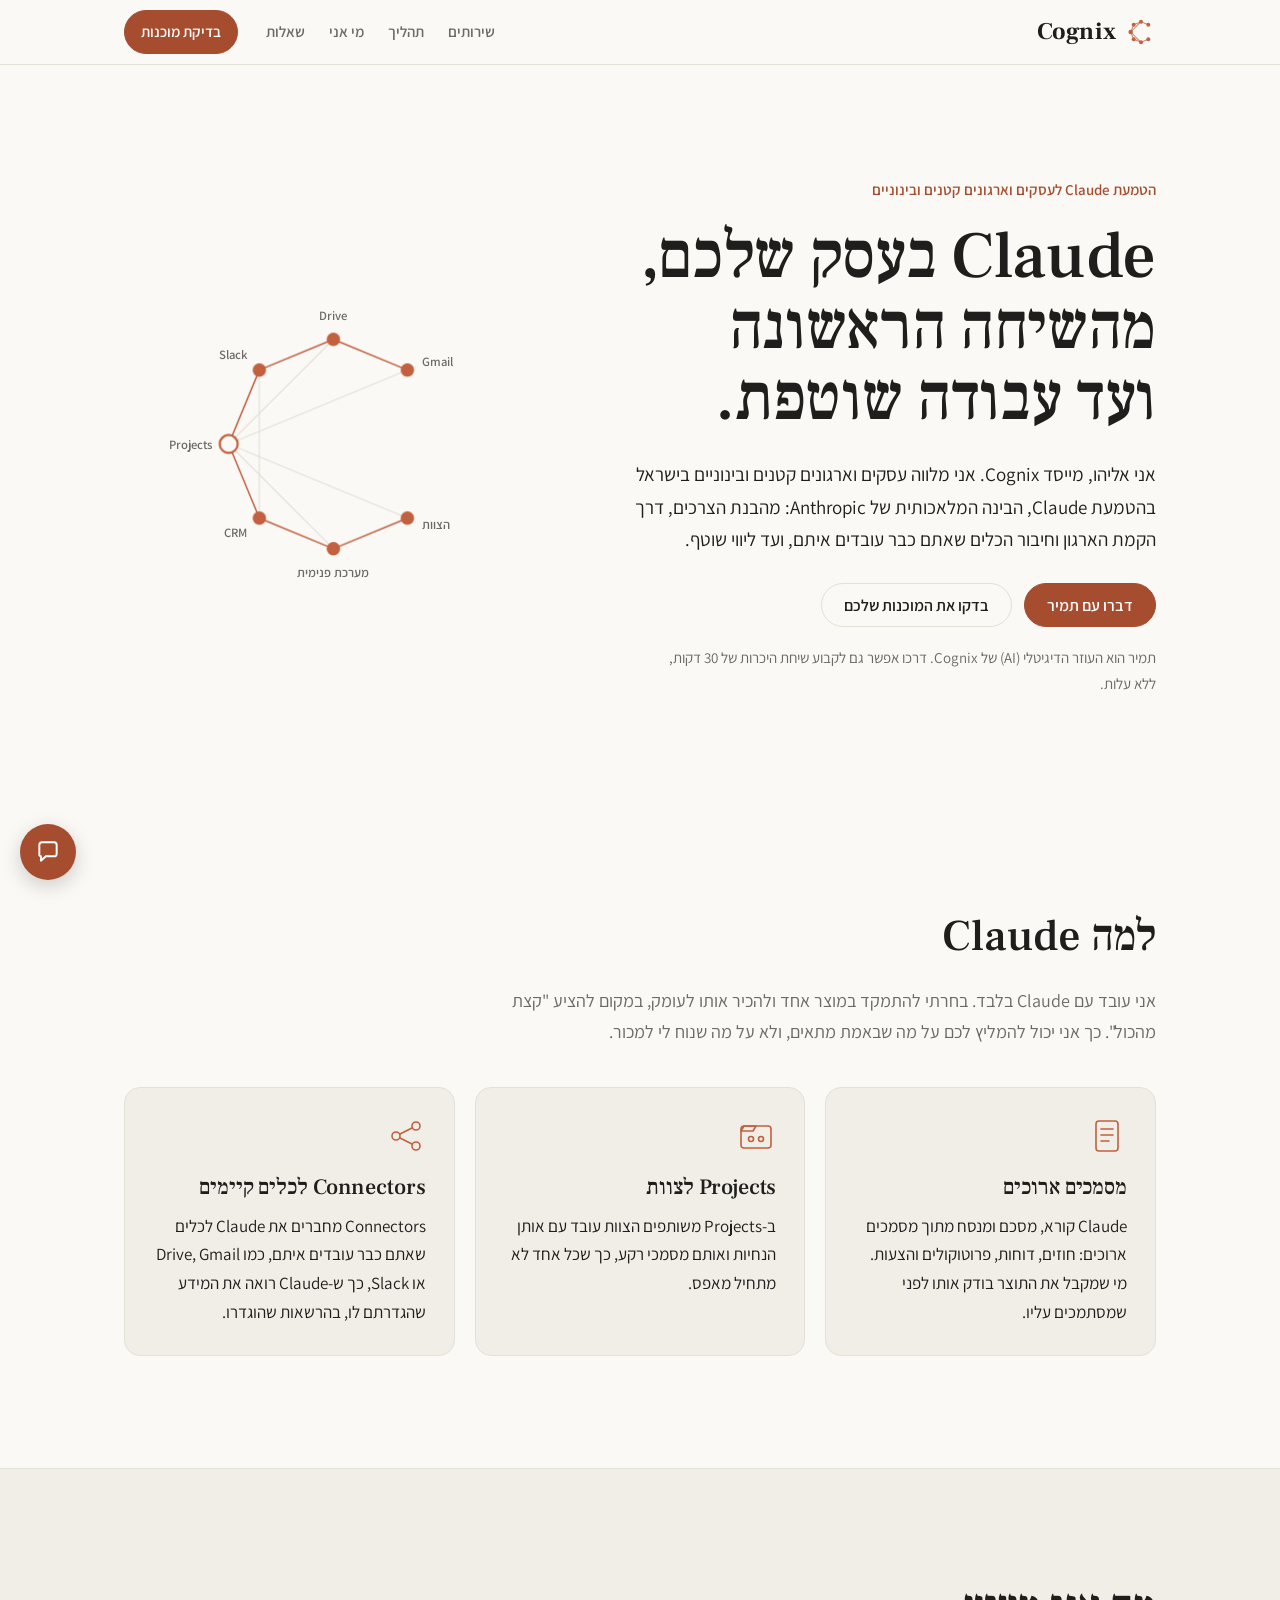
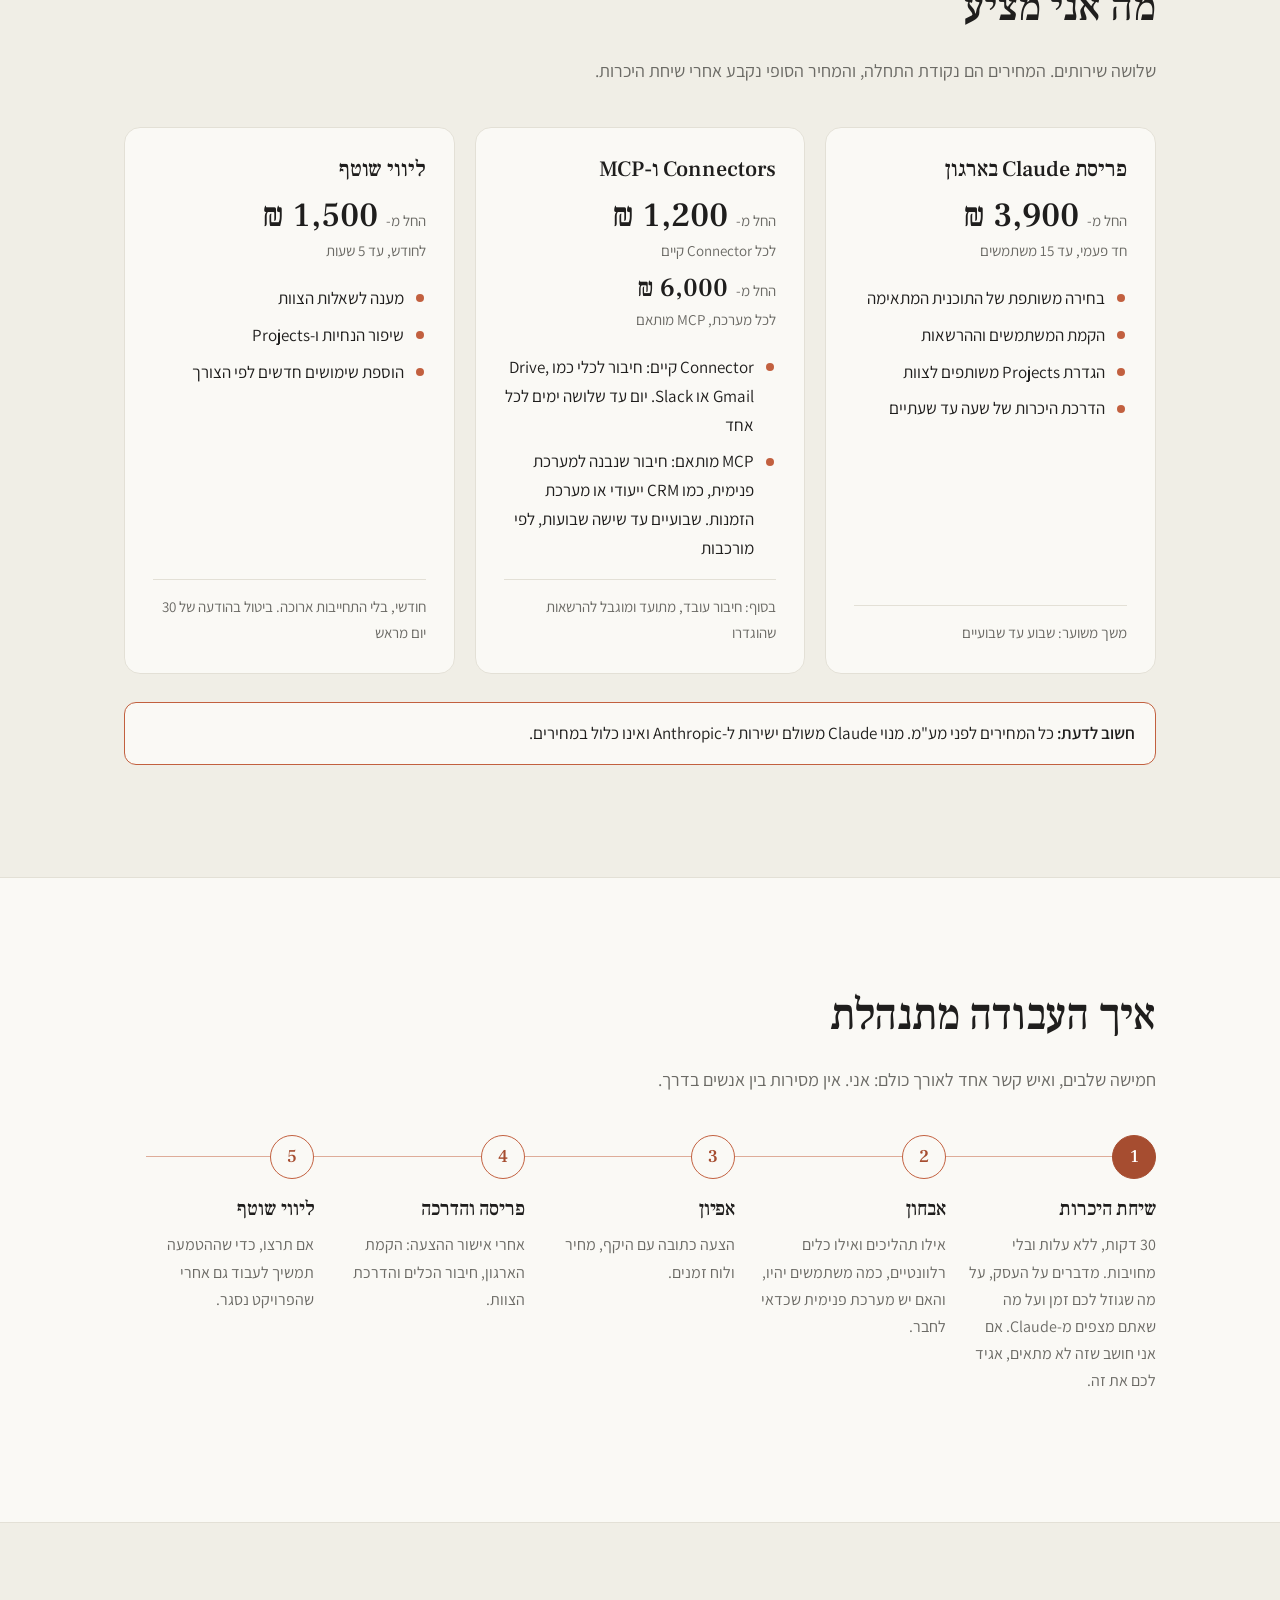
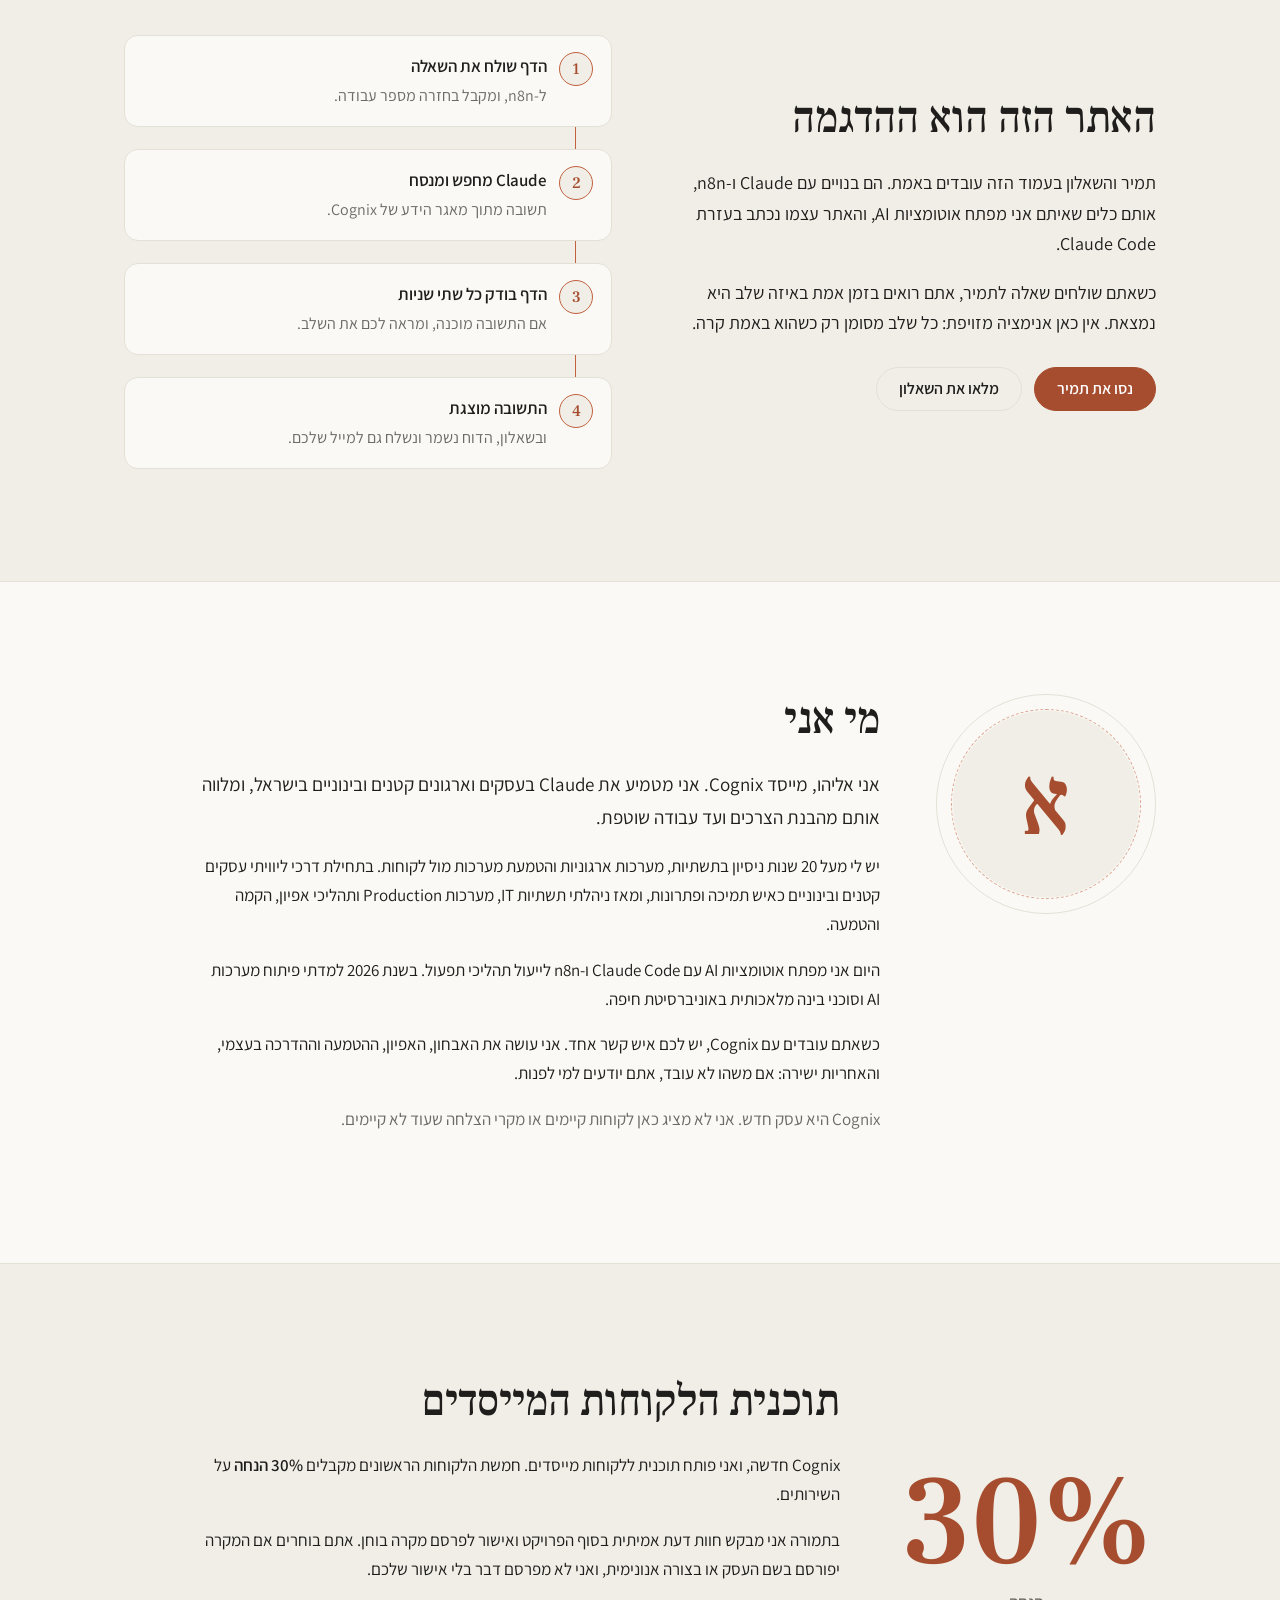
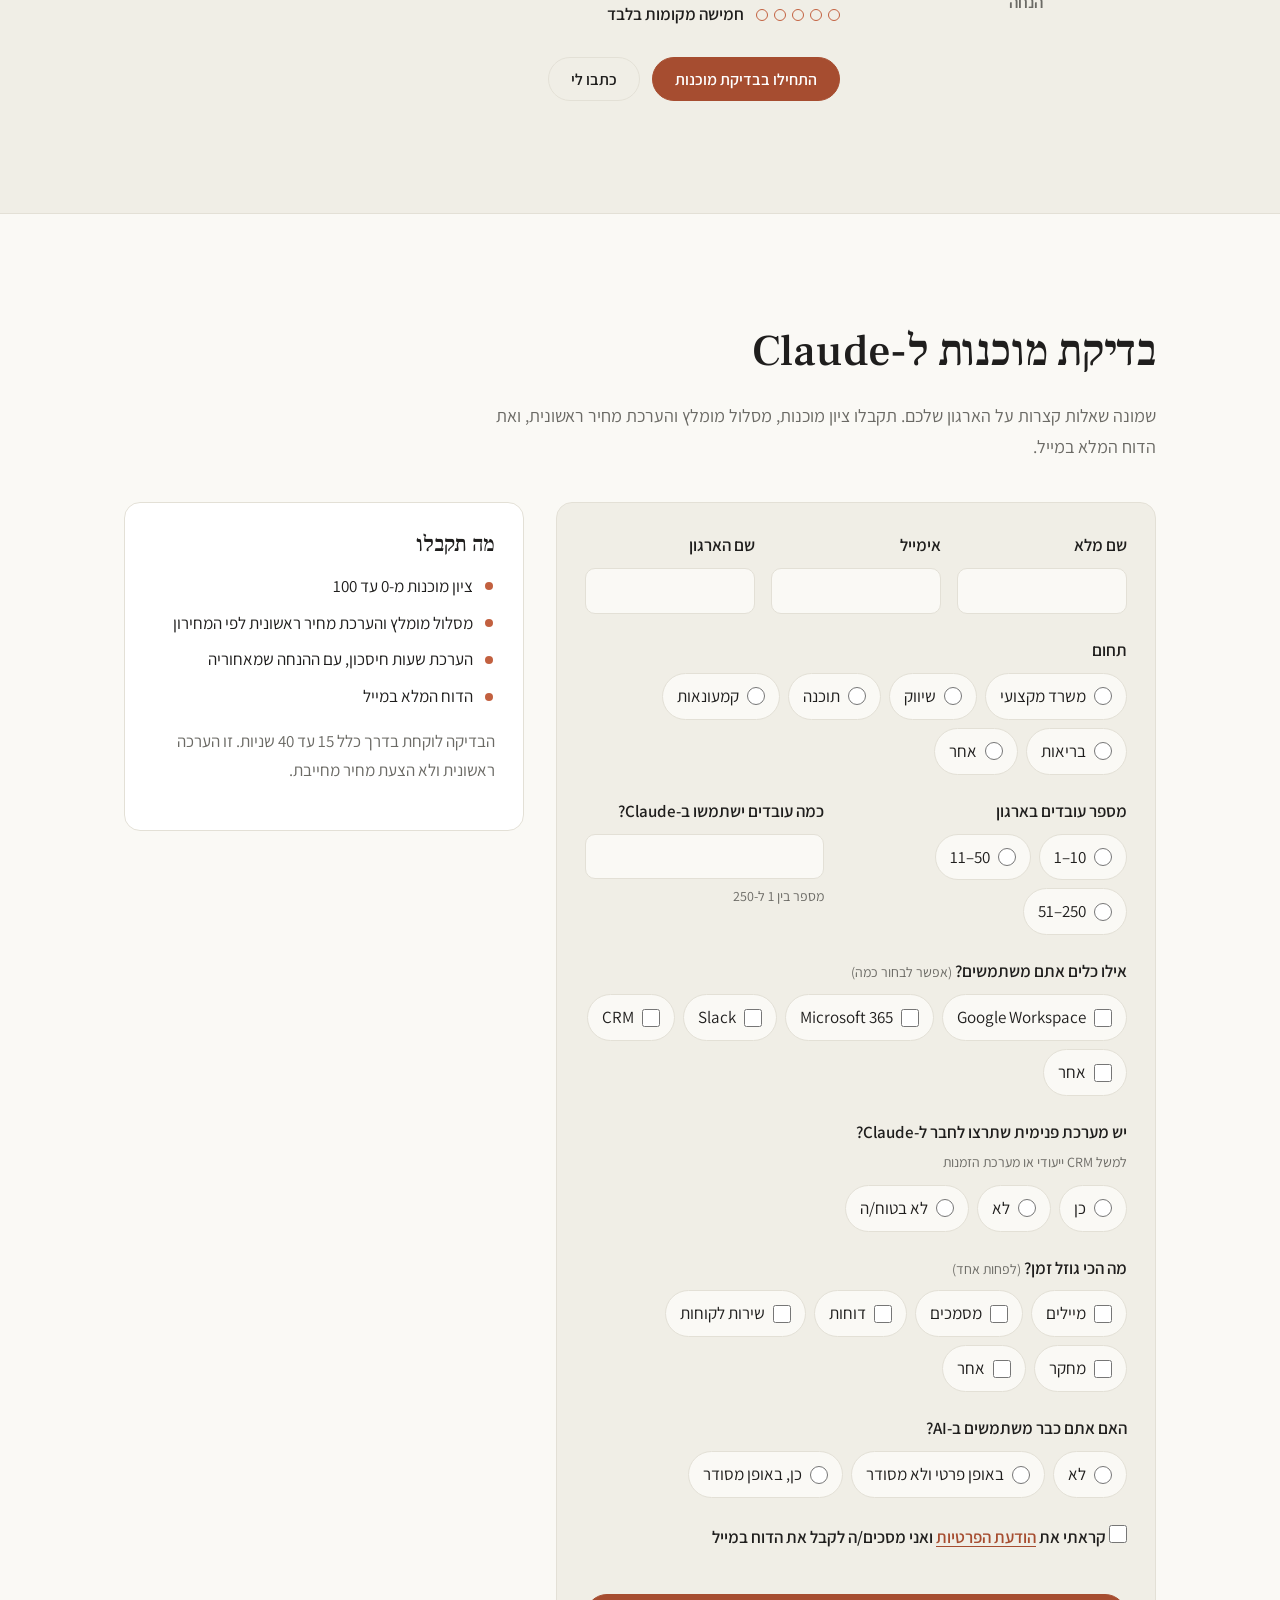
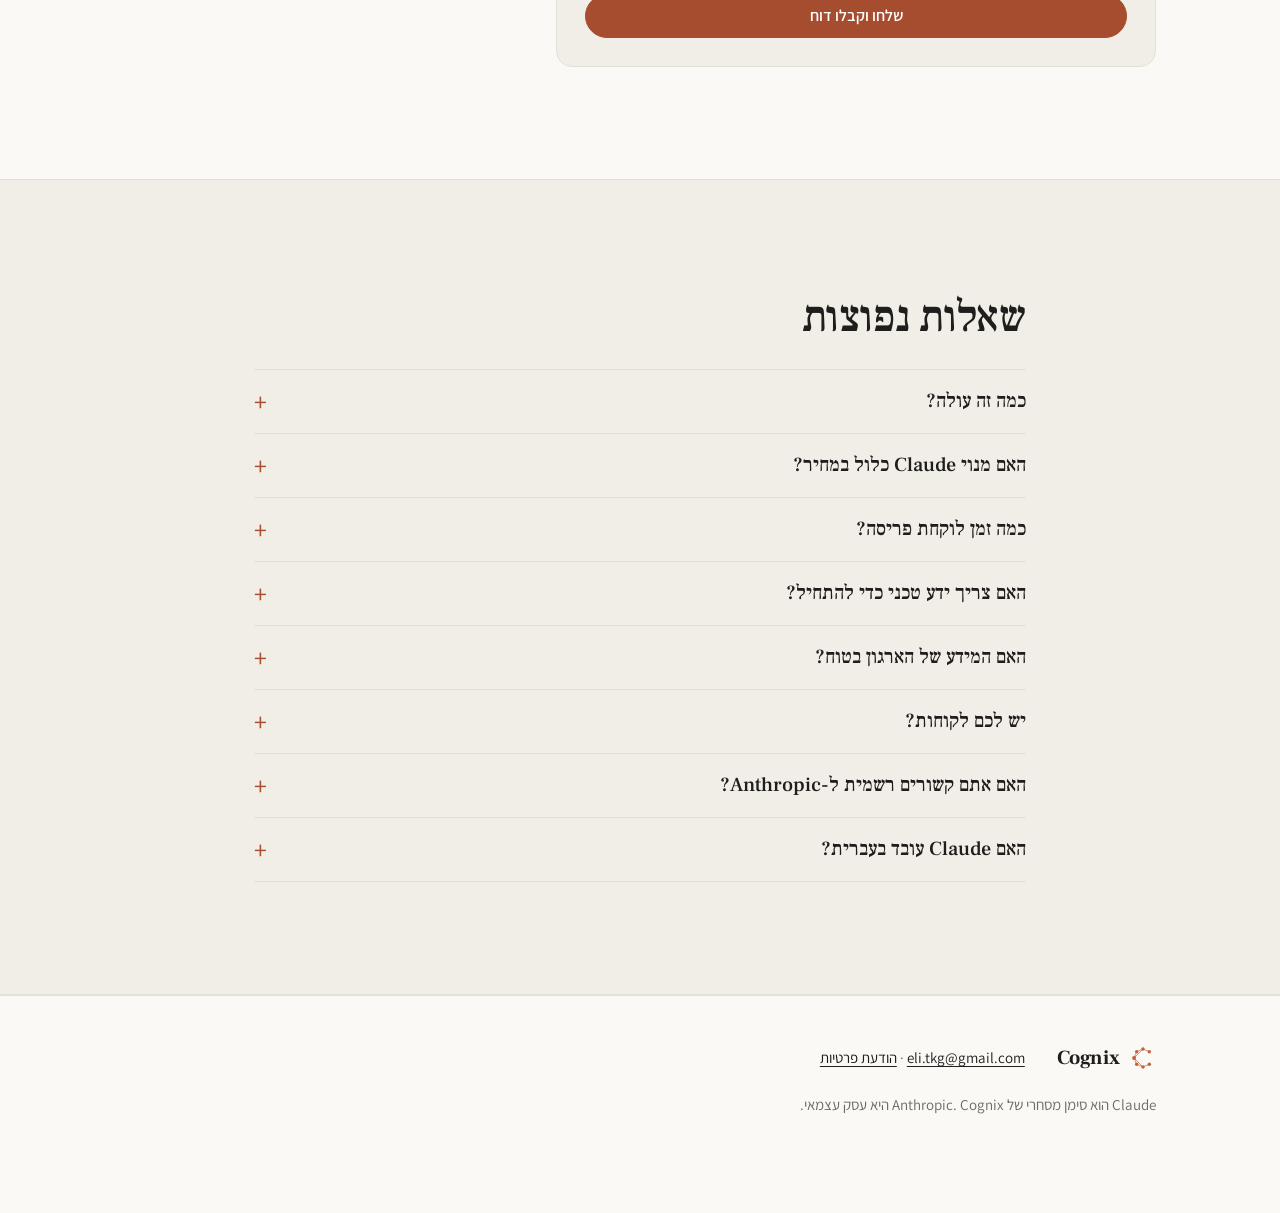
==== index.html @ 06f6464f "Task 7: Cognix landing page (Hebrew RTL site, chat + readiness polling, privacy draft) Static site i" ====
<!doctype html>
<html lang="he" dir="rtl">
<head>
  <meta charset="utf-8">
  <meta name="viewport" content="width=device-width, initial-scale=1, viewport-fit=cover">
  <title>Cognix | הטמעת Claude לעסקים קטנים ובינוניים</title>
  <meta name="description" content="אליהו, מייסד Cognix, מטמיע את Claude של Anthropic בעסקים וארגונים קטנים ובינוניים בישראל: פריסה, חיבור Connectors ו-MCP וליווי שוטף.">
  <meta name="color-scheme" content="light dark">
  <meta name="theme-color" content="#FAF9F5" media="(prefers-color-scheme: light)">
  <meta name="theme-color" content="#1F1E1D" media="(prefers-color-scheme: dark)">
  <link rel="icon" href="assets/favicon.svg" type="image/svg+xml">
  <link rel="preconnect" href="https://fonts.googleapis.com">
  <link rel="preconnect" href="https://fonts.gstatic.com" crossorigin>
  <link rel="stylesheet" href="https://fonts.googleapis.com/css2?family=Assistant:wght@400;600&family=Frank+Ruhl+Libre:wght@500;700&display=swap">
  <link rel="stylesheet" href="style.css">
</head>
<body>
  <a class="skip" href="#main">דלגו לתוכן</a>

  <header class="site-head">
    <div class="wrap head-row">
      <a class="brand" href="#top" aria-label="Cognix, לראש העמוד">
        <img src="assets/logo.svg" alt="" width="30" height="30">
        <span>Cognix</span>
      </a>
      <nav class="head-nav" aria-label="ניווט ראשי">
        <a href="#services">שירותים</a>
        <a href="#process">תהליך</a>
        <a href="#about">מי אני</a>
        <a href="#faq">שאלות</a>
      </nav>
      <a class="btn btn-sm" href="#readiness">בדיקת מוכנות</a>
    </div>
  </header>

  <main id="main">
    <!-- Hero -->
    <section id="top" class="hero" aria-labelledby="heroTitle">
      <div class="wrap hero-grid">
        <div class="hero-copy">
          <p class="kicker">הטמעת Claude לעסקים וארגונים קטנים ובינוניים</p>
          <h1 id="heroTitle">Claude בעסק שלכם, מהשיחה הראשונה ועד עבודה שוטפת.</h1>
          <p class="lead">אני אליהו, מייסד Cognix. אני מלווה עסקים וארגונים קטנים ובינוניים בישראל בהטמעת Claude, הבינה המלאכותית של Anthropic: מהבנת הצרכים, דרך הקמת הארגון וחיבור הכלים שאתם כבר עובדים איתם, ועד ליווי שוטף.</p>
          <div class="hero-actions">
            <button type="button" class="btn" data-open-chat>דברו עם תמיר</button>
            <a class="btn btn-ghost" href="#readiness">בדקו את המוכנות שלכם</a>
          </div>
          <p class="hero-note">תמיר הוא העוזר הדיגיטלי (AI) של Cognix. דרכו אפשר גם לקבוע שיחת היכרות של 30 דקות, ללא עלות.</p>
        </div>

        <figure class="hero-net" aria-hidden="true">
          <svg viewBox="-80 -10 560 420" class="net">
            <g class="net-chords">
              <line x1="200" y1="60" x2="60" y2="200"/>
              <line x1="60" y1="200" x2="200" y2="340"/>
              <line x1="101" y1="101" x2="101" y2="299"/>
              <line x1="299" y1="101" x2="60" y2="200"/>
              <line x1="299" y1="299" x2="60" y2="200"/>
            </g>
            <polyline class="net-arc" pathLength="1" points="299,101 200,60 101,101 60,200 101,299 200,340 299,299"/>
            <g class="net-nodes">
              <circle style="--i:0" cx="299" cy="101" r="9"/>
              <circle style="--i:1" cx="200" cy="60" r="9"/>
              <circle style="--i:2" cx="101" cy="101" r="9"/>
              <circle style="--i:3" cx="60" cy="200" r="12"/>
              <circle style="--i:4" cx="101" cy="299" r="9"/>
              <circle style="--i:5" cx="200" cy="340" r="9"/>
              <circle style="--i:6" cx="299" cy="299" r="9"/>
            </g>
            <g class="net-labels">
              <text x="318" y="96" text-anchor="start">Gmail</text>
              <text x="200" y="34" text-anchor="middle">Drive</text>
              <text x="84" y="86" text-anchor="end">Slack</text>
              <text x="38" y="206" text-anchor="end">Projects</text>
              <text x="84" y="324" text-anchor="end">CRM</text>
              <text x="200" y="378" text-anchor="middle">מערכת פנימית</text>
              <text x="318" y="314" text-anchor="start">הצוות</text>
            </g>
          </svg>
          <figcaption class="sr-only">איור: הכלים שאפשר לחבר ל-Claude בארגון.</figcaption>
        </figure>
      </div>
    </section>

    <!-- Why Claude -->
    <section id="why" class="section" aria-labelledby="whyTitle">
      <div class="wrap">
        <header class="sec-head">
          <h2 id="whyTitle">למה Claude</h2>
          <p>אני עובד עם Claude בלבד. בחרתי להתמקד במוצר אחד ולהכיר אותו לעומק, במקום להציע "קצת מהכול". כך אני יכול להמליץ לכם על מה שבאמת מתאים, ולא על מה שנוח לי למכור.</p>
        </header>
        <div class="cards cards-3">
          <article class="card">
            <svg class="card-ico" viewBox="0 0 40 40" aria-hidden="true"><rect x="9" y="5" width="22" height="30" rx="3"/><line x1="14" y1="13" x2="26" y2="13"/><line x1="14" y1="19" x2="26" y2="19"/><line x1="14" y1="25" x2="22" y2="25"/></svg>
            <h3>מסמכים ארוכים</h3>
            <p>Claude קורא, מסכם ומנסח מתוך מסמכים ארוכים: חוזים, דוחות, פרוטוקולים והצעות. מי שמקבל את התוצר בודק אותו לפני שמסתמכים עליו.</p>
          </article>
          <article class="card">
            <svg class="card-ico" viewBox="0 0 40 40" aria-hidden="true"><rect x="5" y="10" width="30" height="22" rx="3"/><path d="M5 15h12l3-5h-12z"/><circle cx="15" cy="23" r="2.5"/><circle cx="25" cy="23" r="2.5"/></svg>
            <h3>Projects לצוות</h3>
            <p>ב-Projects משותפים הצוות עובד עם אותן הנחיות ואותם מסמכי רקע, כך שכל אחד לא מתחיל מאפס.</p>
          </article>
          <article class="card">
            <svg class="card-ico" viewBox="0 0 40 40" aria-hidden="true"><circle cx="10" cy="20" r="4"/><circle cx="30" cy="10" r="4"/><circle cx="30" cy="30" r="4"/><line x1="14" y1="18" x2="26" y2="12"/><line x1="14" y1="22" x2="26" y2="28"/></svg>
            <h3>Connectors לכלים קיימים</h3>
            <p>Connectors מחברים את Claude לכלים שאתם כבר עובדים איתם, כמו Drive, Gmail או Slack, כך ש-Claude רואה את המידע שהגדרתם לו, בהרשאות שהוגדרו.</p>
          </article>
        </div>
      </div>
    </section>

    <!-- Services -->
    <section id="services" class="section section-alt" aria-labelledby="servicesTitle">
      <div class="wrap">
        <header class="sec-head">
          <h2 id="servicesTitle">מה אני מציע</h2>
          <p>שלושה שירותים. המחירים הם נקודת התחלה, והמחיר הסופי נקבע אחרי שיחת היכרות.</p>
        </header>
        <div class="cards cards-3">
          <article class="card service">
            <h3>פריסת Claude בארגון</h3>
            <p class="price"><span class="from">החל מ-</span><b>3,900 ₪</b><span class="unit">חד פעמי, עד 15 משתמשים</span></p>
            <ul class="ticks">
              <li>בחירה משותפת של התוכנית המתאימה</li>
              <li>הקמת המשתמשים וההרשאות</li>
              <li>הגדרת Projects משותפים לצוות</li>
              <li>הדרכת היכרות של שעה עד שעתיים</li>
            </ul>
            <p class="dur">משך משוער: שבוע עד שבועיים</p>
          </article>
          <article class="card service">
            <h3>Connectors ו-MCP</h3>
            <p class="price"><span class="from">החל מ-</span><b>1,200 ₪</b><span class="unit">לכל Connector קיים</span></p>
            <p class="price price-2"><span class="from">החל מ-</span><b>6,000 ₪</b><span class="unit">לכל מערכת, MCP מותאם</span></p>
            <ul class="ticks">
              <li>Connector קיים: חיבור לכלי כמו Drive, Gmail או Slack. יום עד שלושה ימים לכל אחד</li>
              <li>MCP מותאם: חיבור שנבנה למערכת פנימית, כמו CRM ייעודי או מערכת הזמנות. שבועיים עד שישה שבועות, לפי מורכבות</li>
            </ul>
            <p class="dur">בסוף: חיבור עובד, מתועד ומוגבל להרשאות שהוגדרו</p>
          </article>
          <article class="card service">
            <h3>ליווי שוטף</h3>
            <p class="price"><span class="from">החל מ-</span><b>1,500 ₪</b><span class="unit">לחודש, עד 5 שעות</span></p>
            <ul class="ticks">
              <li>מענה לשאלות הצוות</li>
              <li>שיפור הנחיות ו-Projects</li>
              <li>הוספת שימושים חדשים לפי הצורך</li>
            </ul>
            <p class="dur">חודשי, בלי התחייבות ארוכה. ביטול בהודעה של 30 יום מראש</p>
          </article>
        </div>
        <p class="price-note"><b>חשוב לדעת:</b> כל המחירים לפני מע"מ. מנוי Claude משולם ישירות ל-Anthropic ואינו כלול במחירים.</p>
      </div>
    </section>

    <!-- Process -->
    <section id="process" class="section" aria-labelledby="processTitle">
      <div class="wrap">
        <header class="sec-head">
          <h2 id="processTitle">איך העבודה מתנהלת</h2>
          <p>חמישה שלבים, ואיש קשר אחד לאורך כולם: אני. אין מסירות בין אנשים בדרך.</p>
        </header>
        <ol class="timeline">
          <li>
            <span class="tl-dot" aria-hidden="true"></span>
            <h3>שיחת היכרות</h3>
            <p>30 דקות, ללא עלות ובלי מחויבות. מדברים על העסק, על מה שגוזל לכם זמן ועל מה שאתם מצפים מ-Claude. אם אני חושב שזה לא מתאים, אגיד לכם את זה.</p>
          </li>
          <li>
            <span class="tl-dot" aria-hidden="true"></span>
            <h3>אבחון</h3>
            <p>אילו תהליכים ואילו כלים רלוונטיים, כמה משתמשים יהיו, והאם יש מערכת פנימית שכדאי לחבר.</p>
          </li>
          <li>
            <span class="tl-dot" aria-hidden="true"></span>
            <h3>אפיון</h3>
            <p>הצעה כתובה עם היקף, מחיר ולוח זמנים.</p>
          </li>
          <li>
            <span class="tl-dot" aria-hidden="true"></span>
            <h3>פריסה והדרכה</h3>
            <p>אחרי אישור ההצעה: הקמת הארגון, חיבור הכלים והדרכת הצוות.</p>
          </li>
          <li>
            <span class="tl-dot" aria-hidden="true"></span>
            <h3>ליווי שוטף</h3>
            <p>אם תרצו, כדי שההטמעה תמשיך לעבוד גם אחרי שהפרויקט נסגר.</p>
          </li>
        </ol>
      </div>
    </section>

    <!-- Live demo -->
    <section id="demo" class="section section-alt" aria-labelledby="demoTitle">
      <div class="wrap demo-grid">
        <div>
          <h2 id="demoTitle">האתר הזה הוא ההדגמה</h2>
          <p>תמיר והשאלון בעמוד הזה עובדים באמת. הם בנויים עם Claude ו-n8n, אותם כלים שאיתם אני מפתח אוטומציות AI, והאתר עצמו נכתב בעזרת Claude Code.</p>
          <p>כשאתם שולחים שאלה לתמיר, אתם רואים בזמן אמת באיזה שלב היא נמצאת. אין כאן אנימציה מזויפת: כל שלב מסומן רק כשהוא באמת קרה.</p>
          <div class="hero-actions">
            <button type="button" class="btn" data-open-chat>נסו את תמיר</button>
            <a class="btn btn-ghost" href="#readiness">מלאו את השאלון</a>
          </div>
        </div>
        <ol class="flow" aria-label="מה קורה כשאתם שולחים שאלה">
          <li><b>הדף שולח את השאלה</b><span>ל-n8n, ומקבל בחזרה מספר עבודה.</span></li>
          <li><b>Claude מחפש ומנסח</b><span>תשובה מתוך מאגר הידע של Cognix.</span></li>
          <li><b>הדף בודק כל שתי שניות</b><span>אם התשובה מוכנה, ומראה לכם את השלב.</span></li>
          <li><b>התשובה מוצגת</b><span>ובשאלון, הדוח נשמר ונשלח גם למייל שלכם.</span></li>
        </ol>
      </div>
    </section>

    <!-- About -->
    <section id="about" class="section" aria-labelledby="aboutTitle">
      <div class="wrap about-grid">
        <div class="about-mark" aria-hidden="true">
          <span class="initial">א</span>
        </div>
        <div>
          <h2 id="aboutTitle">מי אני</h2>
          <p class="lead">אני אליהו, מייסד Cognix. אני מטמיע את Claude בעסקים וארגונים קטנים ובינוניים בישראל, ומלווה אותם מהבנת הצרכים ועד עבודה שוטפת.</p>
          <p>יש לי מעל 20 שנות ניסיון בתשתיות, מערכות ארגוניות והטמעת מערכות מול לקוחות. בתחילת דרכי ליוויתי עסקים קטנים ובינוניים כאיש תמיכה ופתרונות, ומאז ניהלתי תשתיות IT, מערכות Production ותהליכי אפיון, הקמה והטמעה.</p>
          <p>היום אני מפתח אוטומציות AI עם Claude Code ו-n8n לייעול תהליכי תפעול. בשנת 2026 למדתי פיתוח מערכות AI וסוכני בינה מלאכותית באוניברסיטת חיפה.</p>
          <p>כשאתם עובדים עם Cognix, יש לכם איש קשר אחד. אני עושה את האבחון, האפיון, ההטמעה וההדרכה בעצמי, והאחריות ישירה: אם משהו לא עובד, אתם יודעים למי לפנות.</p>
          <p class="muted">Cognix היא עסק חדש. אני לא מציג כאן לקוחות קיימים או מקרי הצלחה שעוד לא קיימים.</p>
        </div>
      </div>
    </section>

    <!-- Founding clients -->
    <section id="founding" class="section section-alt" aria-labelledby="foundingTitle">
      <div class="wrap founding">
        <div class="founding-num" aria-hidden="true"><b>30%</b><span>הנחה</span></div>
        <div>
          <h2 id="foundingTitle">תוכנית הלקוחות המייסדים</h2>
          <p>Cognix חדשה, ואני פותח תוכנית ללקוחות מייסדים. חמשת הלקוחות הראשונים מקבלים <b>30% הנחה</b> על השירותים.</p>
          <p>בתמורה אני מבקש חוות דעת אמיתית בסוף הפרויקט ואישור לפרסם מקרה בוחן. אתם בוחרים אם המקרה יפורסם בשם העסק או בצורה אנונימית, ואני לא מפרסם דבר בלי אישור שלכם.</p>
          <p class="spots"><span class="spot-dots" aria-hidden="true"><i></i><i></i><i></i><i></i><i></i></span>חמישה מקומות בלבד</p>
          <div class="hero-actions">
            <a class="btn" href="#readiness">התחילו בבדיקת מוכנות</a>
            <a class="btn btn-ghost" href="mailto:eli.tkg@gmail.com?subject=%D7%AA%D7%95%D7%9B%D7%A0%D7%99%D7%AA%20%D7%94%D7%9C%D7%A7%D7%95%D7%97%D7%95%D7%AA%20%D7%94%D7%9E%D7%99%D7%99%D7%A1%D7%93%D7%99%D7%9D">כתבו לי</a>
          </div>
        </div>
      </div>
    </section>

    <!-- Readiness -->
    <section id="readiness" class="section" aria-labelledby="readinessTitle">
      <div class="wrap">
        <header class="sec-head">
          <h2 id="readinessTitle">בדיקת מוכנות ל-Claude</h2>
          <p>שמונה שאלות קצרות על הארגון שלכם. תקבלו ציון מוכנות, מסלול מומלץ והערכת מחיר ראשונית, ואת הדוח המלא במייל.</p>
        </header>

        <div class="fit-grid">
          <form id="fitForm" class="fit-form" novalidate>
            <div class="row-3">
              <div class="field" data-field="name">
                <label for="f-name">שם מלא</label>
                <input id="f-name" name="name" type="text" autocomplete="name" required minlength="2" maxlength="80" data-msg="נא למלא שם מלא." aria-describedby="err-name">
                <p class="field-error" id="err-name" hidden></p>
              </div>
              <div class="field" data-field="email">
                <label for="f-email">אימייל</label>
                <input id="f-email" name="email" type="email" dir="ltr" autocomplete="email" required maxlength="120" data-msg="כתובת האימייל לא תקינה." aria-describedby="err-email">
                <p class="field-error" id="err-email" hidden></p>
              </div>
              <div class="field" data-field="org">
                <label for="f-org">שם הארגון</label>
                <input id="f-org" name="org" type="text" autocomplete="organization" required minlength="2" maxlength="100" data-msg="נא למלא את שם הארגון." aria-describedby="err-org">
                <p class="field-error" id="err-org" hidden></p>
              </div>
            </div>

            <fieldset class="field" data-field="industry" aria-describedby="err-industry">
              <legend>תחום</legend>
              <div class="opts">
                <label class="opt"><input type="radio" name="industry" value="professional" required data-msg="נא לבחור תחום."><span>משרד מקצועי</span></label>
                <label class="opt"><input type="radio" name="industry" value="marketing"><span>שיווק</span></label>
                <label class="opt"><input type="radio" name="industry" value="software"><span>תוכנה</span></label>
                <label class="opt"><input type="radio" name="industry" value="retail"><span>קמעונאות</span></label>
                <label class="opt"><input type="radio" name="industry" value="health"><span>בריאות</span></label>
                <label class="opt"><input type="radio" name="industry" value="other"><span>אחר</span></label>
              </div>
              <p class="field-error" id="err-industry" hidden></p>
            </fieldset>

            <div class="row-2">
              <fieldset class="field" data-field="size" aria-describedby="err-size">
                <legend>מספר עובדים בארגון</legend>
                <div class="opts">
                  <label class="opt"><input type="radio" name="size" value="1-10" required data-msg="נא לבחור את גודל הארגון."><span dir="ltr">1–10</span></label>
                  <label class="opt"><input type="radio" name="size" value="11-50"><span dir="ltr">11–50</span></label>
                  <label class="opt"><input type="radio" name="size" value="51-250"><span dir="ltr">51–250</span></label>
                </div>
                <p class="field-error" id="err-size" hidden></p>
              </fieldset>
              <div class="field" data-field="users">
                <label for="f-users">כמה עובדים ישתמשו ב-Claude?</label>
                <input id="f-users" name="users" type="number" inputmode="numeric" min="1" max="250" step="1" required data-msg="מספר המשתמשים צריך להיות בין 1 ל-250." aria-describedby="users-hint err-users">
                <p class="hint" id="users-hint">מספר בין 1 ל-250</p>
                <p class="field-error" id="err-users" hidden></p>
              </div>
            </div>

            <fieldset class="field" data-field="tools" aria-describedby="err-tools">
              <legend>אילו כלים אתם משתמשים? <span class="hint-inline">(אפשר לבחור כמה)</span></legend>
              <div class="opts">
                <label class="opt"><input type="checkbox" name="tools" value="google"><span>Google Workspace</span></label>
                <label class="opt"><input type="checkbox" name="tools" value="microsoft"><span>Microsoft 365</span></label>
                <label class="opt"><input type="checkbox" name="tools" value="slack"><span>Slack</span></label>
                <label class="opt"><input type="checkbox" name="tools" value="crm"><span>CRM</span></label>
                <label class="opt"><input type="checkbox" name="tools" value="other"><span>אחר</span></label>
              </div>
              <p class="field-error" id="err-tools" hidden></p>
            </fieldset>

            <fieldset class="field" data-field="internal" aria-describedby="internal-hint err-internal">
              <legend>יש מערכת פנימית שתרצו לחבר ל-Claude?</legend>
              <p class="hint" id="internal-hint">למשל CRM ייעודי או מערכת הזמנות</p>
              <div class="opts">
                <label class="opt"><input type="radio" name="internal" value="yes" required data-msg="נא לבחור אחת מהאפשרויות."><span>כן</span></label>
                <label class="opt"><input type="radio" name="internal" value="no"><span>לא</span></label>
                <label class="opt"><input type="radio" name="internal" value="unsure"><span>לא בטוח/ה</span></label>
              </div>
              <p class="field-error" id="err-internal" hidden></p>
            </fieldset>

            <fieldset class="field" data-field="painPoints" aria-describedby="err-painPoints">
              <legend>מה הכי גוזל זמן? <span class="hint-inline">(לפחות אחד)</span></legend>
              <div class="opts">
                <label class="opt"><input type="checkbox" name="painPoints" value="email"><span>מיילים</span></label>
                <label class="opt"><input type="checkbox" name="painPoints" value="docs"><span>מסמכים</span></label>
                <label class="opt"><input type="checkbox" name="painPoints" value="reports"><span>דוחות</span></label>
                <label class="opt"><input type="checkbox" name="painPoints" value="support"><span>שירות לקוחות</span></label>
                <label class="opt"><input type="checkbox" name="painPoints" value="research"><span>מחקר</span></label>
                <label class="opt"><input type="checkbox" name="painPoints" value="other"><span>אחר</span></label>
              </div>
              <p class="field-error" id="err-painPoints" hidden></p>
            </fieldset>

            <fieldset class="field" data-field="aiUse" aria-describedby="err-aiUse">
              <legend>האם אתם כבר משתמשים ב-AI?</legend>
              <div class="opts">
                <label class="opt"><input type="radio" name="aiUse" value="none" required data-msg="נא לבחור אחת מהאפשרויות."><span>לא</span></label>
                <label class="opt"><input type="radio" name="aiUse" value="informal"><span>באופן פרטי ולא מסודר</span></label>
                <label class="opt"><input type="radio" name="aiUse" value="organized"><span>כן, באופן מסודר</span></label>
              </div>
              <p class="field-error" id="err-aiUse" hidden></p>
            </fieldset>

            <div class="hp" aria-hidden="true">
              <label for="f-website">אתר (השאירו ריק)</label>
              <input id="f-website" name="website" type="text" tabindex="-1" autocomplete="off">
            </div>

            <div class="field" data-field="consent">
              <label class="consent" for="f-consent">
                <input id="f-consent" name="consent" type="checkbox" required data-msg="נא לאשר את הודעת הפרטיות." aria-describedby="err-consent">
                <span>קראתי את <a href="privacy.html" target="_blank" rel="noopener">הודעת הפרטיות</a> ואני מסכים/ה לקבל את הדוח במייל</span>
              </label>
              <p class="field-error" id="err-consent" hidden></p>
            </div>

            <p id="fitFormError" class="field-error" role="alert" hidden></p>
            <button id="fitSubmit" type="submit" class="btn btn-wide">שלחו וקבלו דוח</button>
          </form>

          <aside id="fitPanel" class="fit-panel" aria-label="תוצאת הבדיקה">
            <div id="fitIntro" class="fit-intro">
              <h3>מה תקבלו</h3>
              <ul class="ticks">
                <li>ציון מוכנות מ-0 עד 100</li>
                <li>מסלול מומלץ והערכת מחיר ראשונית לפי המחירון</li>
                <li>הערכת שעות חיסכון, עם ההנחה שמאחוריה</li>
                <li>הדוח המלא במייל</li>
              </ul>
              <p class="muted">הבדיקה לוקחת בדרך כלל 15 עד 40 שניות. זו הערכה ראשונית ולא הצעת מחיר מחייבת.</p>
            </div>
          </aside>
        </div>
      </div>
    </section>

    <!-- FAQ -->
    <section id="faq" class="section section-alt" aria-labelledby="faqTitle">
      <div class="wrap faq-wrap">
        <h2 id="faqTitle">שאלות נפוצות</h2>
        <div class="faq">
          <details>
            <summary>כמה זה עולה?</summary>
            <p>המחירים הם החל מ-: פריסה החל מ-3,900 ₪, Connector קיים החל מ-1,200 ₪, MCP מותאם החל מ-6,000 ₪ לכל מערכת, וליווי שוטף החל מ-1,500 ₪ לחודש. כל המחירים לפני מע"מ. המחיר הסופי נקבע אחרי שיחת היכרות.</p>
          </details>
          <details>
            <summary>האם מנוי Claude כלול במחיר?</summary>
            <p>לא. מנוי Claude משולם ישירות ל-Anthropic ואינו כלול במחירים שלי. את התוכנית המתאימה נבחר יחד בשיחת האבחון, לפי מספר המשתמשים והצרכים.</p>
          </details>
          <details>
            <summary>כמה זמן לוקחת פריסה?</summary>
            <p>בדרך כלל שבוע עד שבועיים. חיבור Connector לוקח יום עד שלושה ימים לכל אחד, ו-MCP מותאם שבועיים עד שישה שבועות.</p>
          </details>
          <details>
            <summary>האם צריך ידע טכני כדי להתחיל?</summary>
            <p>לא. אני מקים את הסביבה, ובהדרכת ההיכרות אני מסביר לצוות איך עובדים עם Claude ביומיום.</p>
          </details>
          <details>
            <summary>האם המידע של הארגון בטוח?</summary>
            <p>אני עובד בהרשאות מינימליות, בתוך סביבת Claude שלכם, ולא שומר עותקים של המידע. גישת מנהל שקיבלתי מוחזרת אליכם בסוף הפרויקט. מה Anthropic עושה עם המידע מתועד ב-<a href="https://support.claude.com" target="_blank" rel="noopener noreferrer" dir="ltr">support.claude.com</a>, ושם כדאי לקרוא את המידע העדכני.</p>
          </details>
          <details>
            <summary>יש לכם לקוחות?</summary>
            <p>Cognix היא עסק חדש, ולכן אין עדיין לקוחות להציג. תוכנית הלקוחות המייסדים פתוחה, ובה אני בונה את מקרי הבוחן הראשונים.</p>
          </details>
          <details>
            <summary>האם אתם קשורים רשמית ל-Anthropic?</summary>
            <p>לא. Cognix היא עסק עצמאי, ו-Claude הוא סימן מסחרי של Anthropic.</p>
          </details>
          <details>
            <summary>האם Claude עובד בעברית?</summary>
            <p>כן, Claude עובד בעברית.</p>
          </details>
        </div>
      </div>
    </section>
  </main>

  <footer class="site-foot">
    <div class="wrap foot-row">
      <div class="brand brand-foot">
        <img src="assets/logo.svg" alt="" width="26" height="26">
        <span>Cognix</span>
      </div>
      <p><a href="mailto:eli.tkg@gmail.com" dir="ltr">eli.tkg@gmail.com</a> · <a href="privacy.html">הודעת פרטיות</a></p>
      <p class="tm">Claude הוא סימן מסחרי של Anthropic. Cognix היא עסק עצמאי.</p>
    </div>
  </footer>

  <!-- Chat -->
  <button id="chatOpen" type="button" class="chat-fab" data-open-chat aria-label="פתיחת צ'אט עם תמיר" aria-haspopup="dialog" aria-controls="chat">
    <svg viewBox="0 0 24 24" aria-hidden="true"><path d="M4 5.5A2.5 2.5 0 0 1 6.5 3h11A2.5 2.5 0 0 1 20 5.5v8a2.5 2.5 0 0 1-2.5 2.5H10l-4.5 4v-4h0A1.5 1.5 0 0 1 4 14.5z"/></svg>
  </button>

  <dialog id="chat" class="chat" aria-labelledby="chatTitle">
    <div class="chat-shell">
      <header class="chat-head">
        <img src="assets/logo.svg" alt="" width="28" height="28">
        <div>
          <h2 id="chatTitle">תמיר</h2>
          <p>העוזר הדיגיטלי (AI) של Cognix · <span id="chatState" class="chat-state">● זמין</span></p>
        </div>
        <button id="chatClose" type="button" class="icon-btn" aria-label="סגירת הצ'אט">
          <svg viewBox="0 0 24 24" aria-hidden="true"><path d="M6 6l12 12M18 6L6 18"/></svg>
        </button>
      </header>
      <div id="messages" class="messages" role="log" aria-live="polite" aria-label="שיחה עם תמיר">
        <div class="bubble bot intro">שלום, אני תמיר, העוזר הדיגיטלי של Cognix. אני עוזר AI ולא אדם. אפשר לשאול אותי על השירותים, על המחירים או על Claude, ואם תרצו, לקבוע שיחת היכרות עם אליהו.</div>
      </div>
      <div id="chips" class="chips" aria-label="שאלות לדוגמה">
        <button type="button" class="chip">כמה עולה פריסה?</button>
        <button type="button" class="chip">מה זה Connector?</button>
        <button type="button" class="chip">אני לא בטוח מה אני צריך</button>
      </div>
      <form id="composer" class="composer">
        <label for="chatInput" class="sr-only">ההודעה שלכם לתמיר</label>
        <textarea id="chatInput" rows="1" maxlength="2000" placeholder="כתבו לתמיר…" autocomplete="off"></textarea>
        <button id="sendBtn" type="submit" class="send" aria-label="שליחה">
          <svg viewBox="0 0 24 24" aria-hidden="true"><path d="M12 19V5M6 11l6-6 6 6"/></svg>
        </button>
      </form>
      <p class="chat-foot">תמיר עלול לטעות. המחיר הסופי נקבע בשיחת היכרות.</p>
    </div>
  </dialog>

  <script src="script.js"></script>
</body>
</html>
---- style.css ----
/* Cognix landing page. Tokens first; dark tokens follow the OS preference. */
:root {
  --bg: #FAF9F5;
  --surface: #F0EEE6;
  --ink: #1F1E1D;
  --muted: #6B6A65;
  --line: #E3E0D6;
  --accent: #C2603F;          /* brand accent: marks, large type, borders */
  --accent-strong: #A64D30;   /* AA on bg/surface for small text and button fill */
  --on-accent: #FFFFFF;
  --ok: #3F7A4F;
  --err: #A3362A;
  --err-bg: #F7E4DF;
  --card: #FFFFFF;
  --radius: 16px;
  --tap: 44px;
  --wrap: 1080px;
  --serif: "Frank Ruhl Libre", "David Libre", Georgia, serif;
  --sans: "Assistant", "Segoe UI", Arial, sans-serif;
  --vvh: 100dvh;
  color-scheme: light;
}
@media (prefers-color-scheme: dark) {
  :root {
    --bg: #1F1E1D;
    --surface: #2A2926;
    --ink: #F0EEE6;
    --muted: #A8A59C;
    --line: #3A3935;
    --accent: #E07A57;
    --accent-strong: #E07A57;
    --on-accent: #1F1E1D;
    --ok: #7FBF8E;
    --err: #F08C7C;
    --err-bg: #3A2522;
    --card: #262522;
    color-scheme: dark;
  }
}

*, *::before, *::after { box-sizing: border-box; }
html { scroll-behavior: smooth; scroll-padding-top: 76px; -webkit-text-size-adjust: 100%; }
body {
  margin: 0;
  background: var(--bg);
  color: var(--ink);
  font: 400 17px/1.7 var(--sans);
  overflow-x: hidden;
}
body:has(dialog[open]) { overflow: hidden; }
h1, h2, h3 { font-family: var(--serif); font-weight: 500; line-height: 1.2; margin: 0 0 .5em; letter-spacing: -.005em; }
h2 { font-size: clamp(30px, 4.2vw, 44px); }
h3 { font-size: 22px; }
p { margin: 0 0 1em; }
a { color: var(--accent-strong); text-underline-offset: 3px; }
b { font-weight: 600; }
img, svg { display: block; }
.muted { color: var(--muted); }
.sr-only { position: absolute; width: 1px; height: 1px; overflow: hidden; clip: rect(0 0 0 0); white-space: nowrap; }
:focus-visible { outline: 2px solid var(--accent-strong); outline-offset: 3px; border-radius: 6px; }

.skip { position: absolute; inset-inline-start: 12px; top: -60px; z-index: 50; background: var(--ink); color: var(--bg); padding: 10px 14px; border-radius: 8px; }
.skip:focus { top: 12px; }

.wrap { max-width: var(--wrap); margin-inline: auto; padding-inline: 24px; }

/* Buttons */
.btn {
  display: inline-flex; align-items: center; justify-content: center; gap: 8px;
  min-height: var(--tap); padding: 10px 22px;
  border: 1px solid var(--accent-strong); border-radius: 999px;
  background: var(--accent-strong); color: var(--on-accent);
  font: 600 16px/1.2 var(--sans); text-decoration: none; cursor: pointer;
  transition: transform .15s ease, background-color .15s ease;
}
.btn:hover { transform: translateY(-1px); }
.btn:disabled { opacity: .55; cursor: progress; transform: none; }
.btn-ghost { background: transparent; color: var(--ink); border-color: var(--line); }
.btn-ghost:hover { border-color: var(--accent); }
.btn-sm { min-height: var(--tap); padding: 8px 16px; font-size: 15px; }
.btn-wide { width: 100%; }

/* Header */
.site-head {
  position: sticky; top: 0; z-index: 20;
  background: color-mix(in srgb, var(--bg) 88%, transparent);
  backdrop-filter: blur(10px);
  border-bottom: 1px solid var(--line);
}
.head-row { display: flex; align-items: center; gap: 28px; min-height: 64px; }
.brand { display: inline-flex; align-items: center; gap: 10px; color: var(--ink); text-decoration: none; font: 700 24px/1 var(--serif); letter-spacing: .01em; min-height: var(--tap); }
.head-nav { display: flex; gap: 24px; margin-inline-start: auto; }
.head-nav a { color: var(--muted); text-decoration: none; font-weight: 600; font-size: 15px; padding-block: 10px; }
.head-nav a:hover { color: var(--ink); }
.head-row > .btn-sm { margin-inline-start: 0; }
@media (max-width: 760px) {
  .head-nav { display: none; }
  .head-row > .btn-sm { margin-inline-start: auto; }
}

/* Hero */
.hero { padding-block: clamp(56px, 9vw, 112px) clamp(48px, 7vw, 88px); }
.hero-grid { display: grid; grid-template-columns: 1.35fr 1fr; gap: 48px; align-items: center; }
.kicker { color: var(--accent-strong); font-weight: 600; font-size: 15px; margin-bottom: 18px; }
.hero h1 { font-size: clamp(38px, 6.2vw, 66px); line-height: 1.08; margin-bottom: 24px; text-wrap: balance; }
.lead { font-size: 19px; color: var(--ink); max-width: 38em; }
.hero-actions { display: flex; flex-wrap: wrap; gap: 12px; margin-top: 28px; }
.hero-note { margin-top: 18px; font-size: 15px; color: var(--muted); max-width: 34em; }

.hero-net { margin: 0; }
.net { width: 100%; height: auto; overflow: visible; direction: ltr; }
.net-chords line { stroke: var(--line); stroke-width: 1.5; }
.net-arc { fill: none; stroke: var(--accent); stroke-width: 2; stroke-linejoin: round; stroke-dasharray: 1; stroke-dashoffset: 0; }
.net-nodes circle { fill: var(--accent); }
.net-nodes circle:nth-child(4) { fill: var(--bg); stroke: var(--accent); stroke-width: 3; }
.net-labels text { fill: var(--muted); font: 600 17px var(--sans); }
@media (prefers-reduced-motion: no-preference) {
  .net-arc { animation: draw 1.6s cubic-bezier(.6,.1,.3,1) both .2s; stroke-dashoffset: 1; }
  .net-nodes circle { animation: pop .5s ease both; animation-delay: calc(.25s + var(--i) * .2s); transform-box: fill-box; transform-origin: center; }
  .net-labels text { animation: fade .6s ease both 1.7s; }
  .net-chords line { animation: fade .8s ease both 1.5s; }
}
@keyframes draw { from { stroke-dashoffset: 1; } to { stroke-dashoffset: 0; } }
@keyframes pop { from { transform: scale(0); opacity: 0; } to { transform: scale(1); opacity: 1; } }
@keyframes fade { from { opacity: 0; } to { opacity: 1; } }

@media (max-width: 860px) {
  .hero-grid { grid-template-columns: 1fr; gap: 28px; }
  .hero-net { order: -1; max-width: 300px; margin-inline: auto; width: 82%; }
  .net-labels text { font-size: 24px; }
}

/* Sections */
.section { padding-block: clamp(64px, 9vw, 112px); }
.section-alt { background: var(--surface); border-block: 1px solid var(--line); }
.sec-head { max-width: 680px; margin-bottom: 40px; }
.sec-head p { color: var(--muted); font-size: 18px; }

.cards { display: grid; gap: 20px; }
.cards-3 { grid-template-columns: repeat(3, minmax(0, 1fr)); }
@media (max-width: 860px) { .cards-3 { grid-template-columns: 1fr; } }
.card { background: var(--surface); border: 1px solid var(--line); border-radius: var(--radius); padding: 28px; }
.section-alt .card { background: var(--bg); }
.card p:last-child { margin-bottom: 0; }
.card-ico { width: 40px; height: 40px; margin-bottom: 18px; fill: none; stroke: var(--accent); stroke-width: 1.6; stroke-linecap: round; stroke-linejoin: round; }

.service { display: flex; flex-direction: column; }
.price { display: flex; flex-wrap: wrap; align-items: baseline; gap: 4px 8px; margin: 4px 0 6px; }
.price .from { color: var(--muted); font-size: 15px; }
.price b { font: 500 34px/1.1 var(--serif); color: var(--ink); font-variant-numeric: tabular-nums; }
.price .unit { flex-basis: 100%; color: var(--muted); font-size: 15px; }
.price-2 b { font-size: 26px; }
.price + .ticks { margin-top: 14px; }
.ticks { list-style: none; padding: 0; margin: 0 0 16px; display: grid; gap: 8px; }
.ticks li { position: relative; padding-inline-start: 22px; }
.ticks li::before { content: ""; position: absolute; inset-inline-start: 2px; top: .62em; width: 8px; height: 8px; border-radius: 50%; background: var(--accent); }
.dur { margin-top: auto; padding-top: 14px; border-top: 1px solid var(--line); color: var(--muted); font-size: 15px; }
.price-note { margin: 28px 0 0; padding: 16px 20px; border-radius: 12px; border: 1px solid var(--accent); background: var(--bg); }

/* Process timeline: a real sequence, so it is numbered */
.timeline { list-style: none; padding: 0; margin: 0; display: grid; grid-template-columns: repeat(5, minmax(0, 1fr)); gap: 20px; counter-reset: step; position: relative; }
.timeline::before { content: ""; position: absolute; top: 21px; inset-inline: 22px; height: 1px; background: var(--accent); opacity: .5; }
.timeline li { position: relative; counter-increment: step; }
.tl-dot { position: relative; display: grid; place-items: center; width: 44px; height: 44px; border-radius: 50%; border: 1.5px solid var(--accent); background: var(--bg); margin-bottom: 18px; font: 500 18px/1 var(--serif); color: var(--accent-strong); }
.tl-dot::after { content: counter(step); }
.timeline li:first-child .tl-dot { background: var(--accent-strong); border-color: var(--accent-strong); color: var(--on-accent); }
.timeline h3 { font-size: 20px; }
.timeline p { color: var(--muted); font-size: 16px; }
@media (max-width: 860px) {
  .timeline { grid-template-columns: 1fr; gap: 0; }
  .timeline::before { top: 22px; bottom: 22px; inset-inline: 21px auto; width: 1px; height: auto; }
  .timeline li { display: grid; grid-template-columns: 44px 1fr; column-gap: 18px; padding-bottom: 20px; }
  .tl-dot { grid-row: span 2; margin: 0; }
  .timeline h3 { margin: 8px 0 4px; }
}

/* Demo */
.demo-grid { display: grid; grid-template-columns: 1fr 1fr; gap: 56px; align-items: center; }
.demo-grid > div > p { font-size: 18px; }
.flow { list-style: none; margin: 0; padding: 0; display: grid; gap: 0; counter-reset: f; }
.flow li { position: relative; counter-increment: f; padding: 16px 20px 16px 20px; padding-inline-start: 64px; background: var(--bg); border: 1px solid var(--line); border-radius: 14px; }
.flow li + li { margin-top: 22px; }
.flow li + li::after { content: ""; position: absolute; inset-inline-start: 35px; top: -23px; height: 22px; width: 1px; background: var(--accent); }
.flow li::before { content: counter(f); position: absolute; inset-inline-start: 18px; top: 16px; width: 34px; height: 34px; border-radius: 50%; display: grid; place-items: center; background: var(--surface); border: 1px solid var(--accent); color: var(--accent-strong); font: 500 16px/1 var(--serif); }
.flow b { display: block; }
.flow span { color: var(--muted); font-size: 16px; }
@media (max-width: 860px) { .demo-grid { grid-template-columns: 1fr; gap: 32px; } }

/* About */
.about-grid { display: grid; grid-template-columns: 220px 1fr; gap: 56px; align-items: start; }
.about-grid > div:last-child { max-width: 680px; }
.about-mark { aspect-ratio: 1; border-radius: 50%; border: 1px solid var(--line); display: grid; place-items: center; background: radial-gradient(circle at 50% 50%, var(--surface) 0 60%, transparent 61%); position: relative; }
.about-mark::before { content: ""; position: absolute; inset: 14px; border-radius: 50%; border: 1.5px dashed var(--accent); opacity: .55; }
.initial { font: 500 96px/1 var(--serif); color: var(--accent-strong); }
@media (max-width: 760px) {
  .about-grid { grid-template-columns: 1fr; gap: 24px; }
  .about-mark { width: 120px; }
  .initial { font-size: 56px; }
}

/* Founding */
.founding { display: grid; grid-template-columns: 260px 1fr; gap: 56px; align-items: center; }
.founding > div:last-child { max-width: 640px; }
.founding-num { text-align: center; }
.founding-num b { display: block; font: 500 clamp(80px, 12vw, 128px)/1 var(--serif); color: var(--accent-strong); letter-spacing: -.02em; }
.founding-num span { color: var(--muted); font-weight: 600; }
.spots { display: flex; align-items: center; gap: 12px; font-weight: 600; }
.spot-dots { display: inline-flex; gap: 6px; }
.spot-dots i { width: 12px; height: 12px; border-radius: 50%; border: 1.5px solid var(--accent); }
@media (max-width: 760px) { .founding { grid-template-columns: 1fr; gap: 16px; } .founding-num { text-align: start; } }

/* Readiness form */
.fit-grid { display: grid; grid-template-columns: minmax(0, 1.5fr) minmax(0, 1fr); gap: 32px; align-items: start; }
@media (max-width: 900px) { .fit-grid { grid-template-columns: 1fr; } }
.fit-form { display: grid; gap: 22px; background: var(--surface); border: 1px solid var(--line); border-radius: var(--radius); padding: 28px; }
.row-3 { display: grid; grid-template-columns: repeat(3, minmax(0, 1fr)); gap: 16px; }
.row-2 { display: grid; grid-template-columns: minmax(0, 1.2fr) minmax(0, 1fr); gap: 16px; }
@media (max-width: 640px) { .row-3, .row-2 { grid-template-columns: 1fr; gap: 22px; } .fit-form { padding: 20px 16px; } }
fieldset { border: 0; margin: 0; padding: 0; min-width: 0; }
.field > label, legend { display: block; font-weight: 600; margin-bottom: 8px; padding: 0; }
.hint, .hint-inline { color: var(--muted); font-size: 14px; font-weight: 400; }
.hint { margin: 6px 0 0; }
legend + .hint { margin: -4px 0 10px; }
input[type="text"], input[type="email"], input[type="number"] {
  width: 100%; min-height: var(--tap); padding: 10px 14px;
  border: 1px solid var(--line); border-radius: 10px; background: var(--bg); color: var(--ink);
  font: 400 17px/1.4 var(--sans);
}
input[type="email"] { text-align: right; }
input:focus-visible { outline-offset: 1px; border-color: var(--accent); }
input[aria-invalid="true"], fieldset:has([aria-invalid="true"]) .opt { border-color: var(--err); }
.opts { display: flex; flex-wrap: wrap; gap: 8px; }
.opt { display: inline-flex; align-items: center; gap: 8px; min-height: var(--tap); padding: 8px 14px; border: 1px solid var(--line); border-radius: 999px; background: var(--bg); cursor: pointer; font-weight: 400; transition: border-color .15s, background-color .15s; }
.opt:hover { border-color: var(--accent); }
.opt:has(:checked) { border-color: var(--accent-strong); background: color-mix(in srgb, var(--accent) 12%, var(--bg)); }
.opt:has(:focus-visible) { outline: 2px solid var(--accent-strong); outline-offset: 2px; }
.opt input:focus-visible { outline: none; }
input[type="radio"], input[type="checkbox"] { accent-color: var(--accent-strong); width: 18px; height: 18px; margin: 0; flex: none; }
.consent { display: flex; gap: 10px; align-items: flex-start; font-weight: 400; cursor: pointer; min-height: var(--tap); }
.consent input { margin-top: 5px; }
.field-error { color: var(--err); font-size: 15px; font-weight: 600; margin: 8px 0 0; }
.hp { position: absolute; width: 1px; height: 1px; overflow: hidden; clip: rect(0 0 0 0); inset-inline-start: -9999px; }
.fit-form { position: relative; }

.fit-panel { position: sticky; top: 88px; background: var(--card); border: 1px solid var(--line); border-radius: var(--radius); padding: 28px; min-height: 200px; }
@media (max-width: 900px) { .fit-panel { position: static; } }
.fit-panel:has(.fit-result) { position: static; }
.fit-intro h3 { margin-bottom: 14px; }

.fit-result h3 { font-size: 26px; margin-bottom: 8px; }
.fit-score { display: flex; align-items: baseline; gap: 12px; margin-bottom: 4px; }
.fit-score b { font: 500 64px/1 var(--serif); color: var(--accent-strong); font-variant-numeric: tabular-nums; }
.fit-score span { font-weight: 600; font-size: 18px; }
.fit-score small { color: var(--muted); font-size: 14px; }
.fit-meter { height: 6px; border-radius: 3px; background: var(--surface); overflow: hidden; margin: 10px 0 20px; }
.fit-meter i { display: block; height: 100%; background: var(--accent); border-radius: 3px; }
.eyebrow { color: var(--muted); font-size: 14px; font-weight: 600; margin: 18px 0 6px; }
.fit-lines { list-style: none; padding: 0; margin: 0 0 12px; border-top: 1px solid var(--line); }
.fit-lines li { display: flex; flex-wrap: wrap; align-items: baseline; gap: 2px 10px; padding: 10px 0; border-bottom: 1px solid var(--line); }
.fit-lines li span { flex: 1 1 60%; }
.fit-lines li b { font-variant-numeric: tabular-nums; }
.fit-lines li small { color: var(--muted); font-size: 14px; flex-basis: 100%; }
.fit-range { font-weight: 600; }
.fit-hours { background: var(--surface); border-radius: 12px; padding: 14px 16px; }
.fit-hours p { margin: 0; }
.fit-hours p + p { color: var(--muted); font-size: 15px; margin-top: 4px; }
.fit-recs, .fit-notes { margin: 0 0 12px; padding-inline-start: 20px; }
.fit-recs li, .fit-notes li { margin-bottom: 6px; }
.fit-notes { color: var(--muted); font-size: 15px; }
.fit-mail { padding: 12px 14px; border-radius: 12px; font-weight: 600; }
.fit-mail.ok { color: var(--ok); background: color-mix(in srgb, var(--ok) 12%, transparent); }
.fit-mail.warn { color: var(--err); background: var(--err-bg); }
.fit-actions { display: flex; flex-wrap: wrap; gap: 10px; margin-top: 16px; }
.fit-note { color: var(--muted); font-size: 14px; margin: 14px 0 0; }

/* Polling job card (shared by chat and form) */
.job { padding: 14px 16px; border: 1px solid var(--line); border-radius: 14px; background: var(--bg); font-size: 15px; }
.job-steps { list-style: none; margin: 0; padding: 0; display: grid; gap: 8px; }
.job-steps li { display: flex; align-items: center; gap: 10px; color: var(--muted); }
.job-steps li .dot { width: 18px; height: 18px; flex: none; border-radius: 50%; border: 2px solid var(--line); display: grid; place-items: center; font-size: 11px; line-height: 1; }
.job-steps li.done { color: var(--ink); }
.job-steps li.done .dot { background: var(--ok); border-color: var(--ok); color: var(--bg); }
.job-steps li.done .dot::after { content: "✓"; }
.job-steps li.active { color: var(--ink); font-weight: 600; }
.job-steps li.active .dot { border-color: var(--accent); border-top-color: transparent; animation: spin .9s linear infinite; }
.job-steps li.failed { color: var(--err); font-weight: 600; }
.job-steps li.failed .dot { background: var(--err); border-color: var(--err); color: var(--bg); }
.job-steps li.failed .dot::after { content: "✕"; }
.job-steps .meta { color: var(--muted); font-weight: 400; margin-inline-start: auto; font-variant-numeric: tabular-nums; }
.job-id { font-family: ui-monospace, Consolas, monospace; font-size: 13px; color: var(--muted); }
@keyframes spin { to { transform: rotate(360deg); } }
.job-error { margin-top: 12px; padding: 12px 14px; border-radius: 10px; background: var(--err-bg); color: var(--err); }
.job-error b { display: block; }
.job-error p { color: var(--ink); margin: 2px 0 0; }
.job-error .btn { margin-top: 10px; background: var(--err); border-color: var(--err); color: var(--bg); }

/* Chat: floating button + dialog */
.chat-fab {
  position: fixed; left: 20px; bottom: 20px; z-index: 30;
  width: 56px; height: 56px; border-radius: 50%; border: 0;
  background: var(--accent-strong); color: var(--on-accent); cursor: pointer;
  display: grid; place-items: center; box-shadow: 0 6px 20px rgb(0 0 0 / .18);
  transition: transform .15s ease;
}
.chat-fab:hover { transform: scale(1.05); }
.chat-fab svg { width: 26px; height: 26px; fill: none; stroke: currentColor; stroke-width: 1.8; stroke-linejoin: round; }
body:has(dialog[open]) .chat-fab { visibility: hidden; }

.chat {
  width: min(440px, calc(100vw - 32px)); height: min(680px, calc(100dvh - 48px)); max-height: none;
  padding: 0; border: 1px solid var(--line); border-radius: 20px;
  background: var(--bg); color: var(--ink);
  margin: auto auto 20px 20px; /* bottom-left, next to the floating button */
  box-shadow: 0 24px 60px rgb(0 0 0 / .22);
}
.chat::backdrop { background: rgb(31 30 29 / .35); }
.chat-shell { display: flex; flex-direction: column; height: 100%; }
.chat-head { display: flex; align-items: center; gap: 12px; padding: 14px 16px; border-bottom: 1px solid var(--line); }
.chat-head h2 { font-size: 22px; margin: 0; }
.chat-head p { margin: 0; font-size: 14px; color: var(--muted); }
.chat-state { color: var(--ok); }
.chat-state.is-busy { color: var(--accent-strong); }
.icon-btn { margin-inline-start: auto; width: var(--tap); height: var(--tap); border-radius: 50%; border: 0; background: transparent; color: var(--ink); cursor: pointer; display: grid; place-items: center; }
.icon-btn:hover { background: var(--surface); }
.icon-btn svg { width: 22px; height: 22px; fill: none; stroke: currentColor; stroke-width: 1.8; stroke-linecap: round; }

.messages { flex: 1; overflow-y: auto; padding: 18px 16px; display: flex; flex-direction: column; gap: 14px; overscroll-behavior: contain; }
.bubble { max-width: 100%; white-space: pre-wrap; overflow-wrap: anywhere; }
.bubble.user { align-self: flex-start; max-width: 85%; background: var(--surface); border: 1px solid var(--line); padding: 10px 14px; border-radius: 18px; }
.bubble.bot { align-self: stretch; padding: 2px 2px; font-size: 17px; }
.bubble a { color: var(--accent-strong); text-decoration: underline; overflow-wrap: anywhere; }
.messages .job { font-size: 14px; }
.messages .job::before { content: "תמיר חושב…"; display: block; margin-bottom: 8px; font: 500 16px var(--serif); color: var(--muted); }
.messages .job:has(.job-error)::before { display: none; }
@media (prefers-reduced-motion: no-preference) {
  .messages .job::before {
    background: linear-gradient(90deg, var(--muted) 0%, var(--muted) 35%, var(--accent) 50%, var(--muted) 65%, var(--muted) 100%);
    background-size: 250% 100%; -webkit-background-clip: text; background-clip: text; color: transparent;
    animation: shimmer 1.8s linear infinite;
  }
}
@keyframes shimmer { from { background-position: 100% 0; } to { background-position: -150% 0; } }

.chips { display: flex; gap: 8px; overflow-x: auto; padding: 4px 16px 10px; scrollbar-width: none; }
.chips::-webkit-scrollbar { display: none; }
.chip { flex: none; min-height: 44px; padding: 8px 14px; border: 1px solid var(--line); border-radius: 999px; background: var(--bg); color: var(--ink); font: 400 15px var(--sans); cursor: pointer; }
.chip:hover { border-color: var(--accent); }

.composer { display: flex; align-items: flex-end; gap: 8px; margin: 0 12px; padding: 8px 8px 8px 8px; padding-inline-start: 16px; border: 1px solid var(--line); border-radius: 24px; background: var(--card); box-shadow: 0 2px 10px rgb(0 0 0 / .05); }
.composer:focus-within { border-color: var(--accent); }
.composer textarea { flex: 1; min-height: 28px; max-height: 140px; resize: none; border: 0; background: transparent; color: var(--ink); font: 400 17px/1.5 var(--sans); padding: 8px 0; outline: none; }
.composer textarea::placeholder { color: var(--muted); }
.send { flex: none; width: var(--tap); height: var(--tap); border-radius: 50%; border: 0; background: var(--accent-strong); color: var(--on-accent); cursor: pointer; display: grid; place-items: center; }
.send:disabled { opacity: .45; cursor: progress; }
.send svg { width: 20px; height: 20px; fill: none; stroke: currentColor; stroke-width: 2; stroke-linecap: round; stroke-linejoin: round; }
.chat-foot { margin: 6px 16px 10px; text-align: center; color: var(--muted); font-size: 13px; }

@media (max-width: 640px) {
  .chat { width: 100vw; max-width: 100vw; height: var(--vvh); margin: 0; border: 0; border-radius: 0; inset: 0 auto auto 0; }
  .chat-fab { left: 16px; bottom: 16px; }
}

/* Footer */
.site-foot { padding-block: 40px 96px; border-top: 1px solid var(--line); }
.foot-row { display: flex; flex-wrap: wrap; align-items: center; gap: 12px 32px; }
.foot-row p { margin: 0; color: var(--muted); font-size: 15px; }
.foot-row a { color: var(--ink); }
.brand-foot { font-size: 20px; }
.tm { flex-basis: 100%; }

/* FAQ */
.faq-wrap { max-width: 820px; }
.faq { border-top: 1px solid var(--line); margin-top: 24px; }
.faq details { border-bottom: 1px solid var(--line); }
.faq summary { list-style: none; cursor: pointer; padding: 18px 0; min-height: var(--tap); display: flex; align-items: center; gap: 16px; font: 500 20px/1.35 var(--serif); }
.faq summary::-webkit-details-marker { display: none; }
.faq summary::after { content: "+"; margin-inline-start: auto; font: 400 26px/1 var(--sans); color: var(--accent-strong); transition: transform .2s; }
.faq details[open] summary::after { transform: rotate(45deg); }
.faq details p { color: var(--muted); padding-bottom: 18px; margin: 0; max-width: 680px; }

/* Privacy page */
.doc { max-width: 720px; padding-block: 56px 96px; }
.doc h1 { font-size: clamp(34px, 5vw, 48px); }
.doc h2 { font-size: 24px; margin-top: 32px; }
.draft-tag { display: inline-block; font-size: 14px; font-weight: 600; color: var(--accent-strong); border: 1px solid var(--accent); border-radius: 999px; padding: 2px 12px; margin-bottom: 16px; }

@media (prefers-reduced-motion: reduce) {
  html { scroll-behavior: auto; }
  *, *::before, *::after { animation-duration: .01ms !important; animation-iteration-count: 1 !important; transition-duration: .01ms !important; }
  .job-steps li.active .dot { border-top-color: var(--accent); }
}
@media (max-width: 480px) {
  body { font-size: 17px; }
  .wrap { padding-inline: 16px; }
  .lead { font-size: 18px; }
  .card { padding: 22px; }
  .fit-panel { padding: 20px 16px; }
}
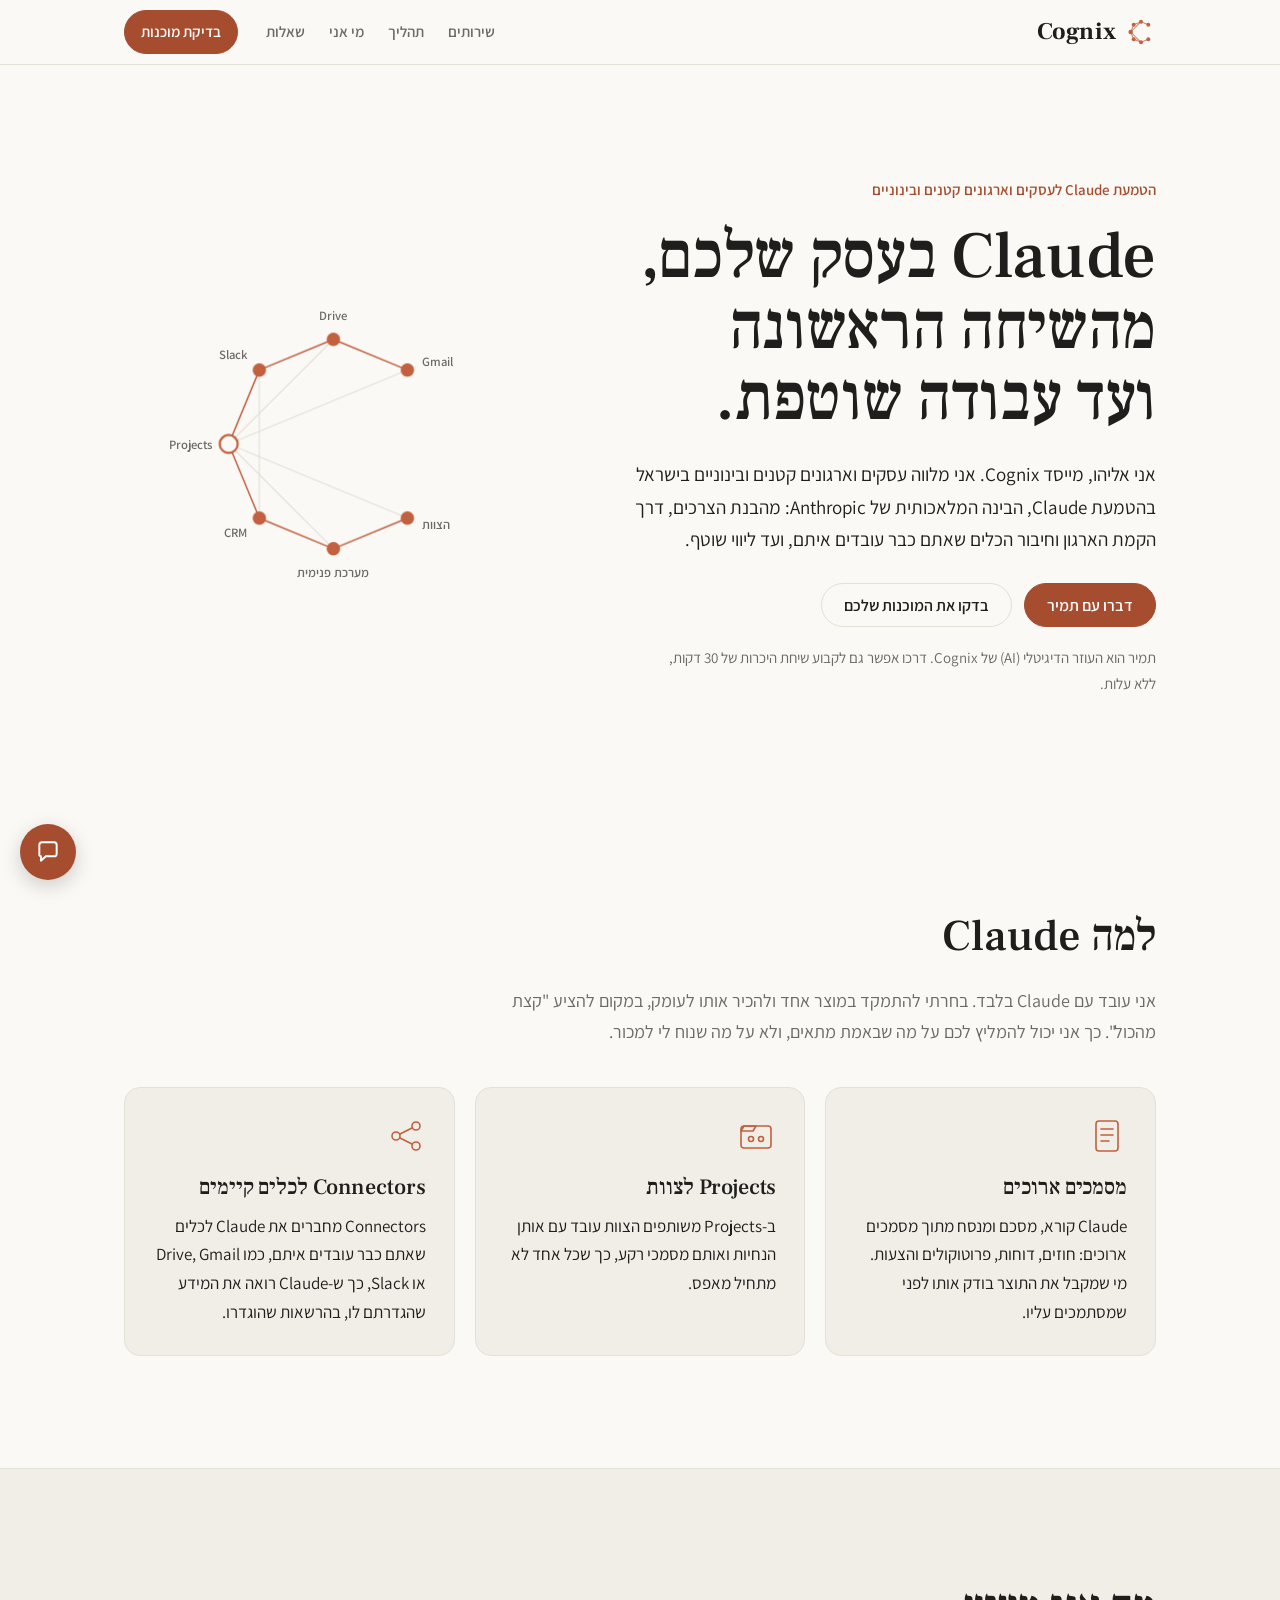
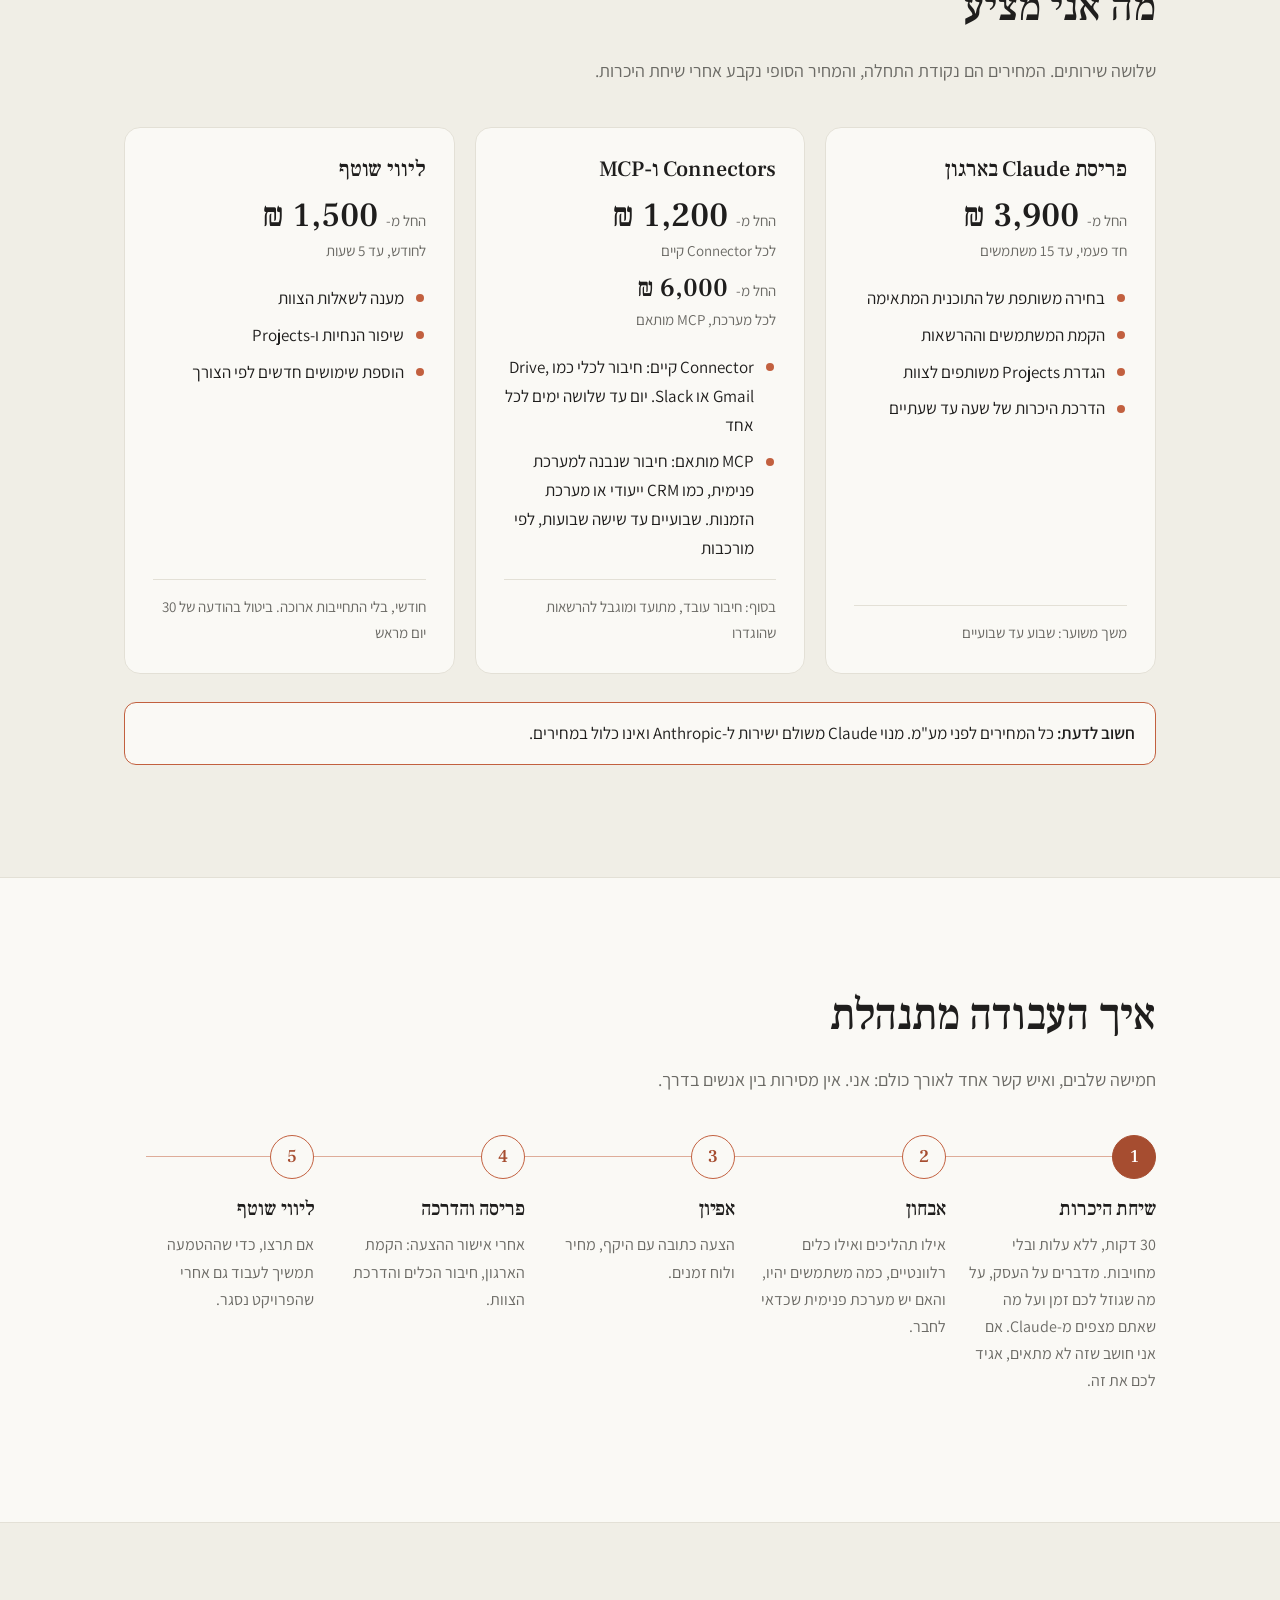
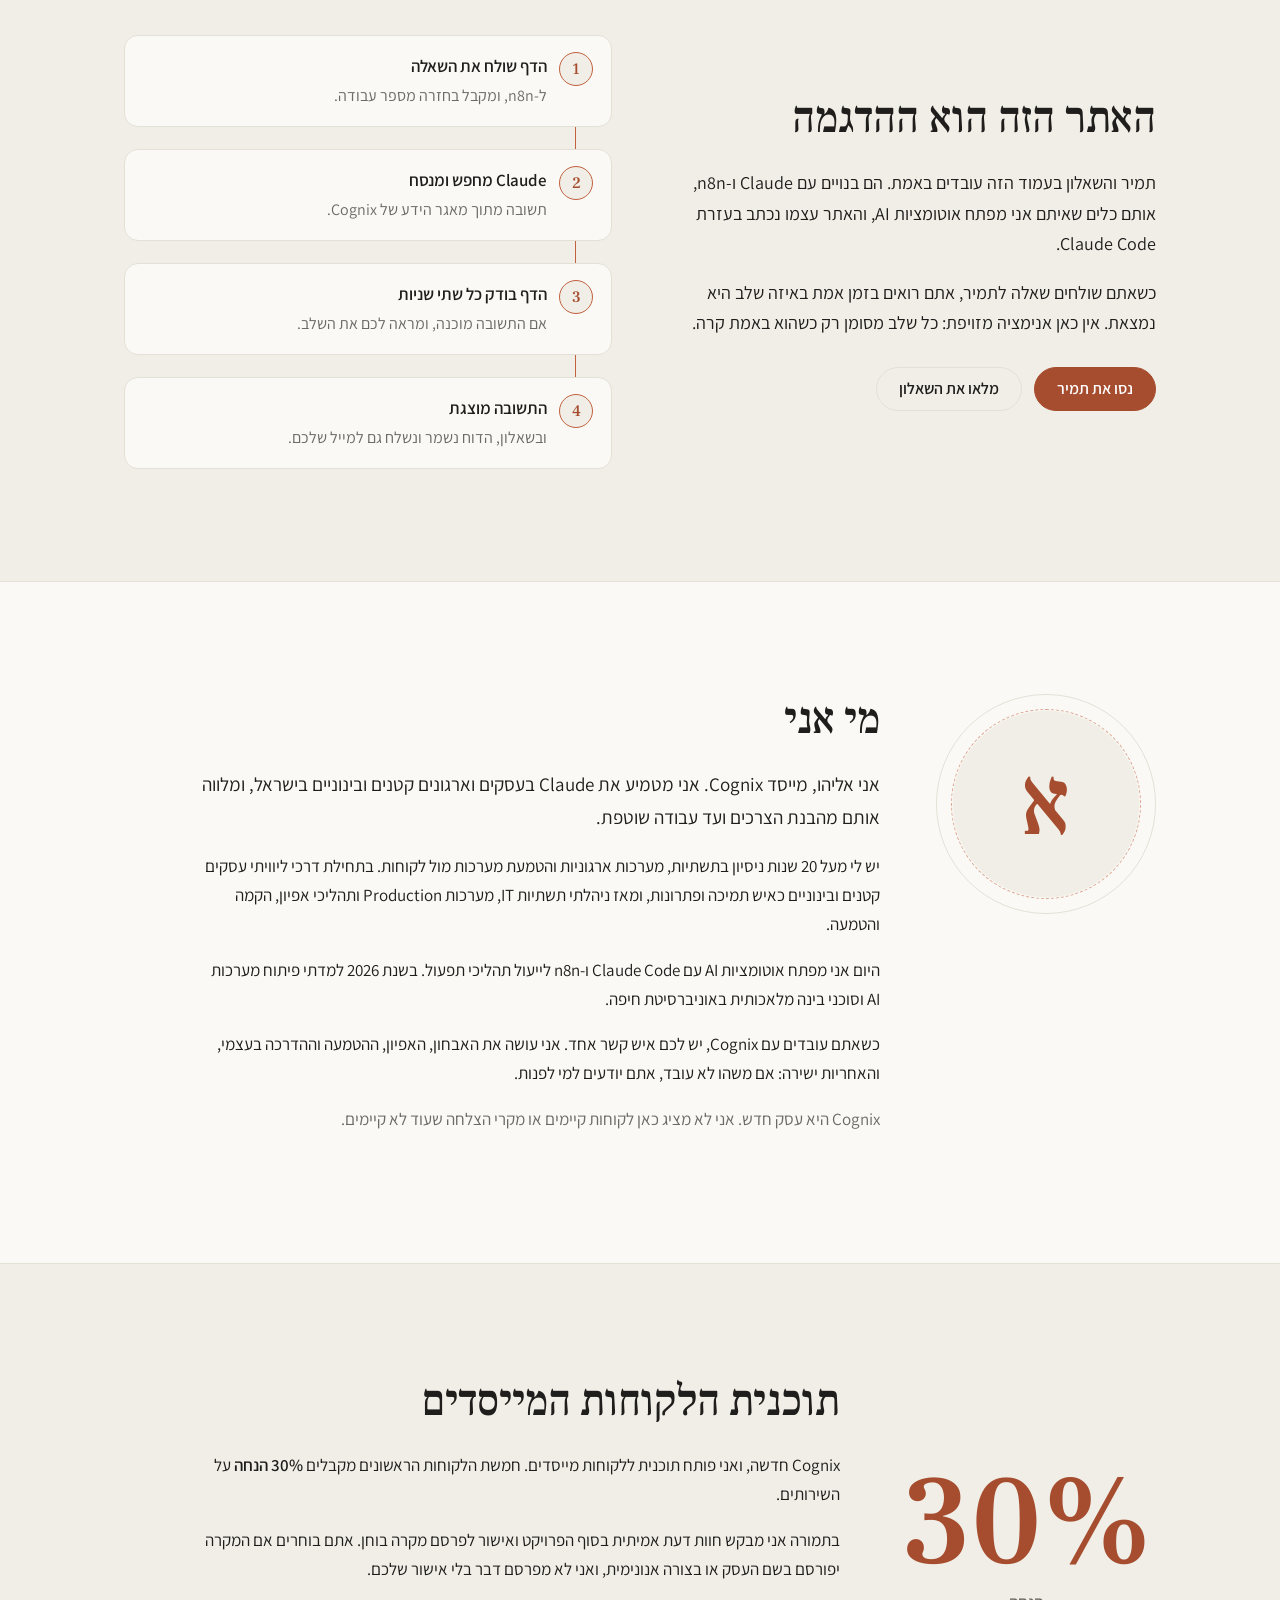
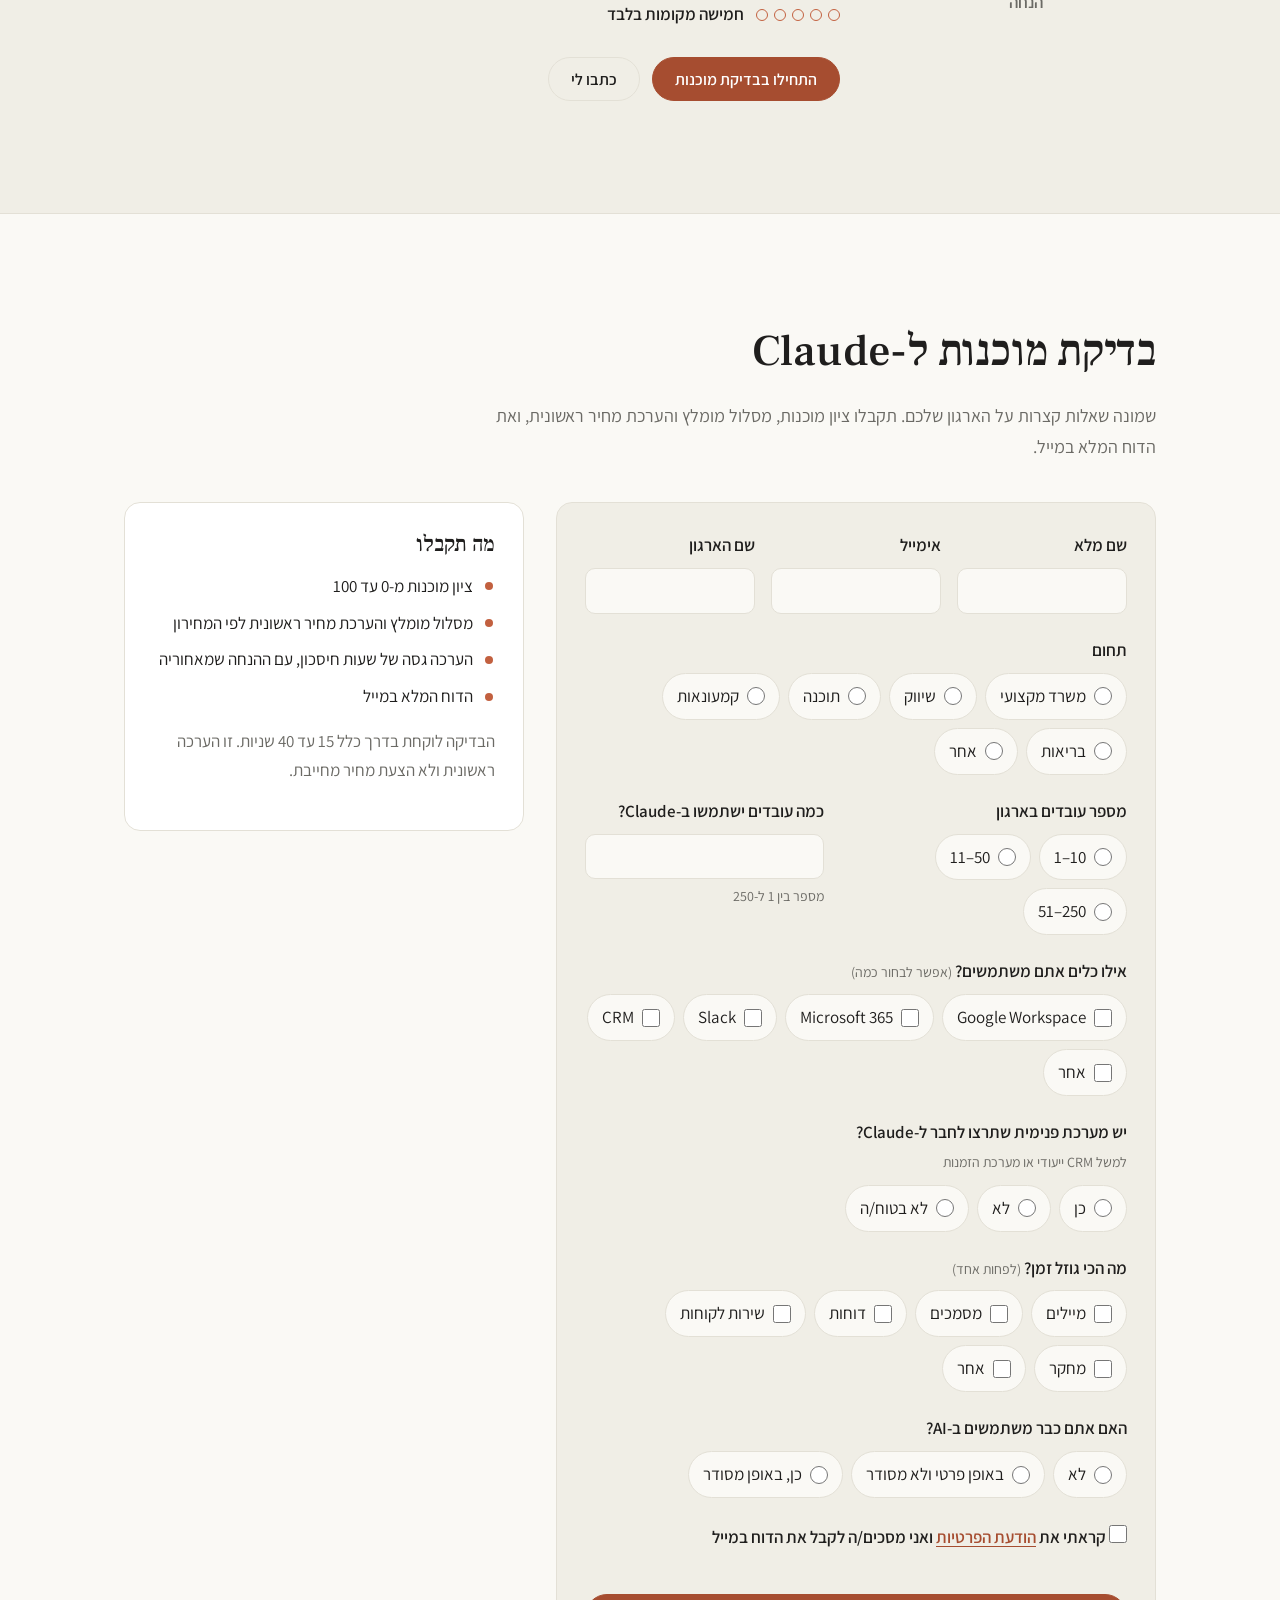
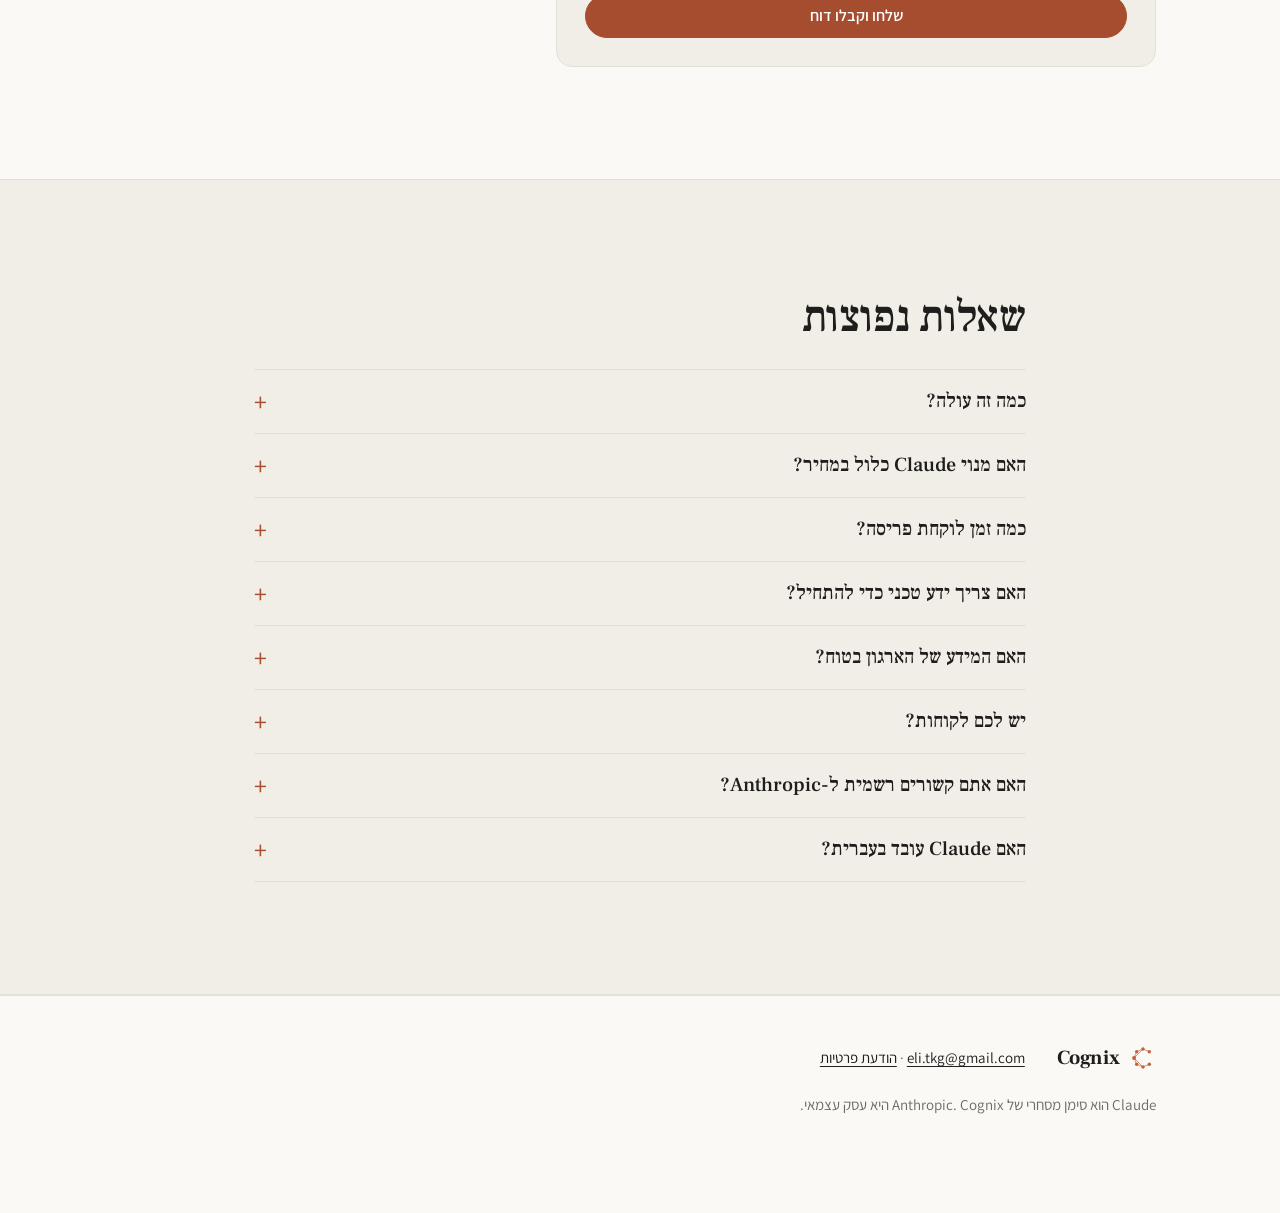
==== commit 59b91ca6: "Task 7 fix round 1: hours-estimate label, no Tamir re-intro, composer focus ring, stage guard - Resu" ====
--- a/index.html
+++ b/index.html
@@ -373,7 +373,7 @@
               <ul class="ticks">
                 <li>ציון מוכנות מ-0 עד 100</li>
                 <li>מסלול מומלץ והערכת מחיר ראשונית לפי המחירון</li>
-                <li>הערכת שעות חיסכון, עם ההנחה שמאחוריה</li>
+                <li>הערכה גסה של שעות חיסכון, עם ההנחה שמאחוריה</li>
                 <li>הדוח המלא במייל</li>
               </ul>
               <p class="muted">הבדיקה לוקחת בדרך כלל 15 עד 40 שניות. זו הערכה ראשונית ולא הצעת מחיר מחייבת.</p>
--- a/style.css
+++ b/style.css
@@ -263,6 +263,7 @@
 .fit-range { font-weight: 600; }
 .fit-hours { background: var(--surface); border-radius: 12px; padding: 14px 16px; }
 .fit-hours p { margin: 0; }
+.fit-tag { display: inline-block; margin-inline-start: 6px; padding: 1px 10px; border: 1px solid var(--accent); border-radius: 999px; color: var(--accent-strong); font-size: 13px; font-weight: 600; white-space: nowrap; vertical-align: 1px; }
 .fit-hours p + p { color: var(--muted); font-size: 15px; margin-top: 4px; }
 .fit-recs, .fit-notes { margin: 0 0 12px; padding-inline-start: 20px; }
 .fit-recs li, .fit-notes li { margin-bottom: 6px; }
@@ -347,7 +348,7 @@
 .chip:hover { border-color: var(--accent); }
 
 .composer { display: flex; align-items: flex-end; gap: 8px; margin: 0 12px; padding: 8px 8px 8px 8px; padding-inline-start: 16px; border: 1px solid var(--line); border-radius: 24px; background: var(--card); box-shadow: 0 2px 10px rgb(0 0 0 / .05); }
-.composer:focus-within { border-color: var(--accent); }
+.composer:focus-within { border-color: var(--accent); outline: 2px solid var(--accent-strong); outline-offset: 2px; }
 .composer textarea { flex: 1; min-height: 28px; max-height: 140px; resize: none; border: 0; background: transparent; color: var(--ink); font: 400 17px/1.5 var(--sans); padding: 8px 0; outline: none; }
 .composer textarea::placeholder { color: var(--muted); }
 .send { flex: none; width: var(--tap); height: var(--tap); border-radius: 50%; border: 0; background: var(--accent-strong); color: var(--on-accent); cursor: pointer; display: grid; place-items: center; }
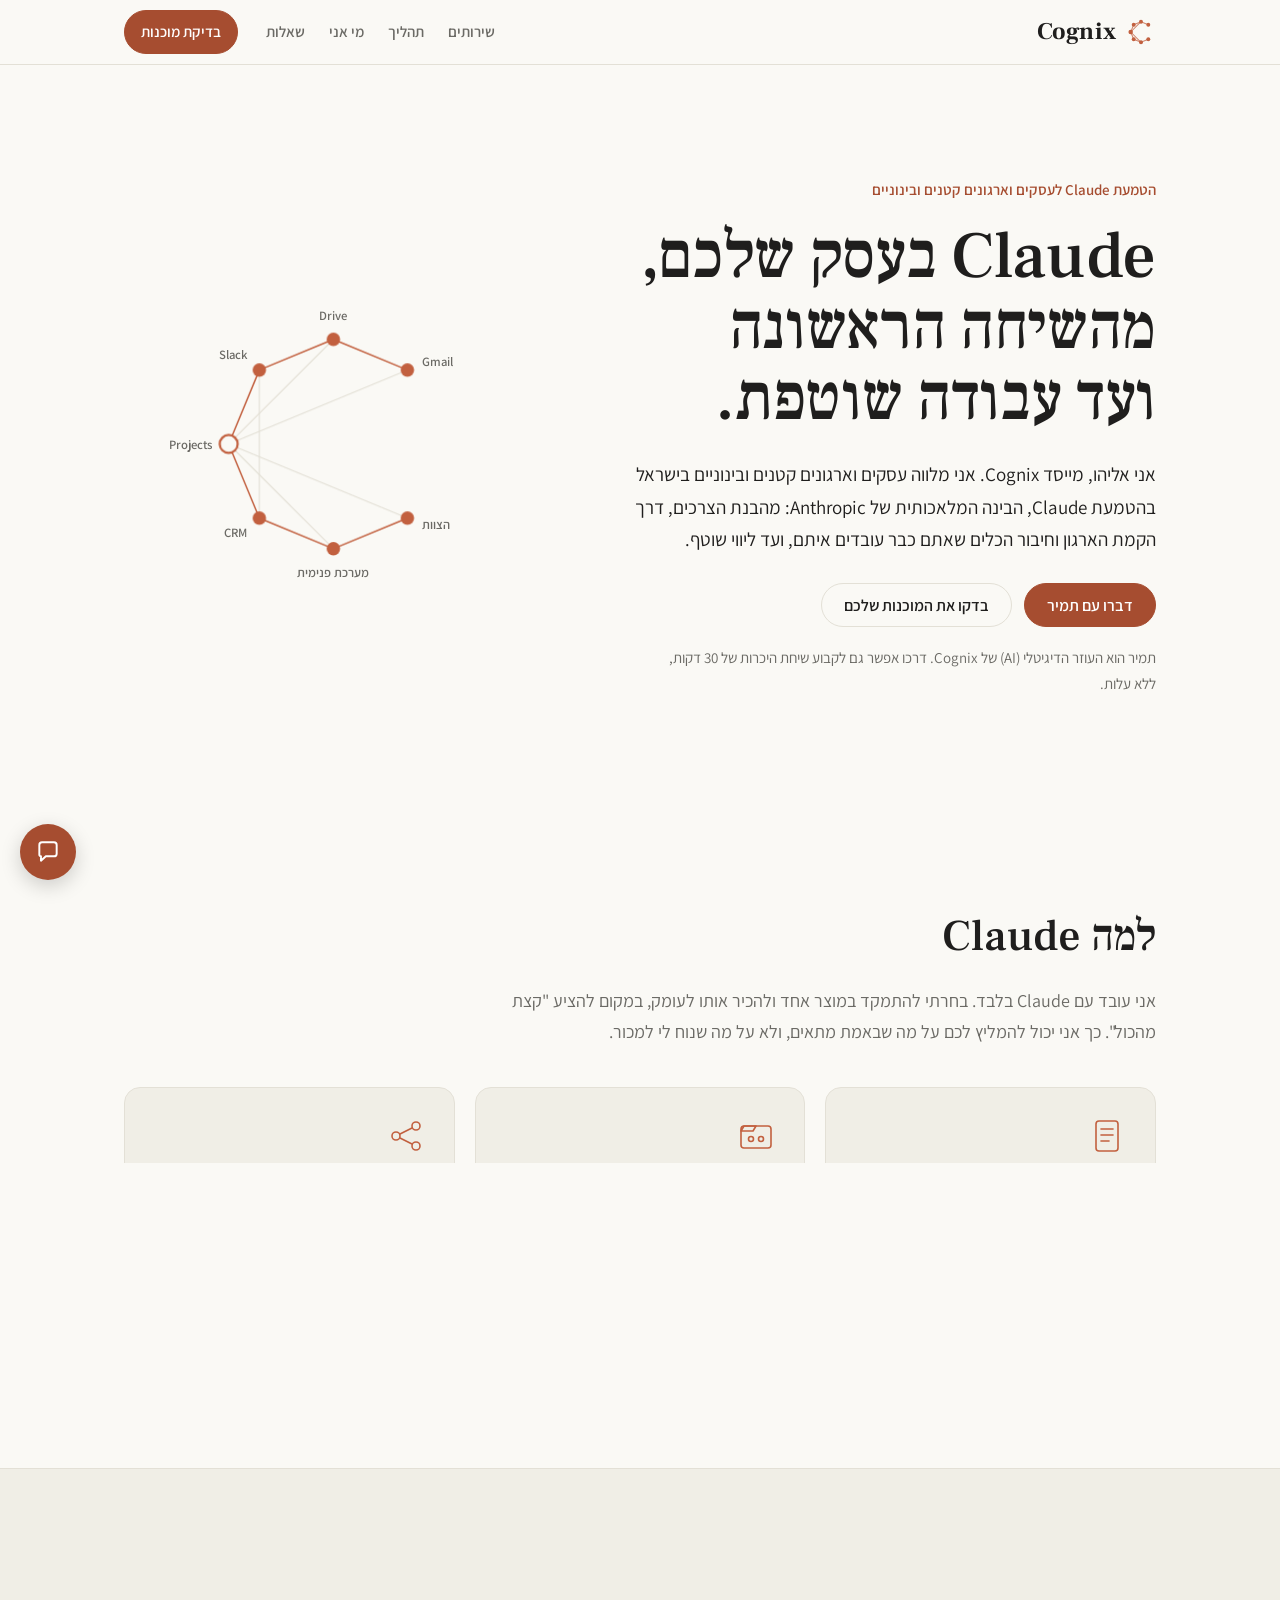
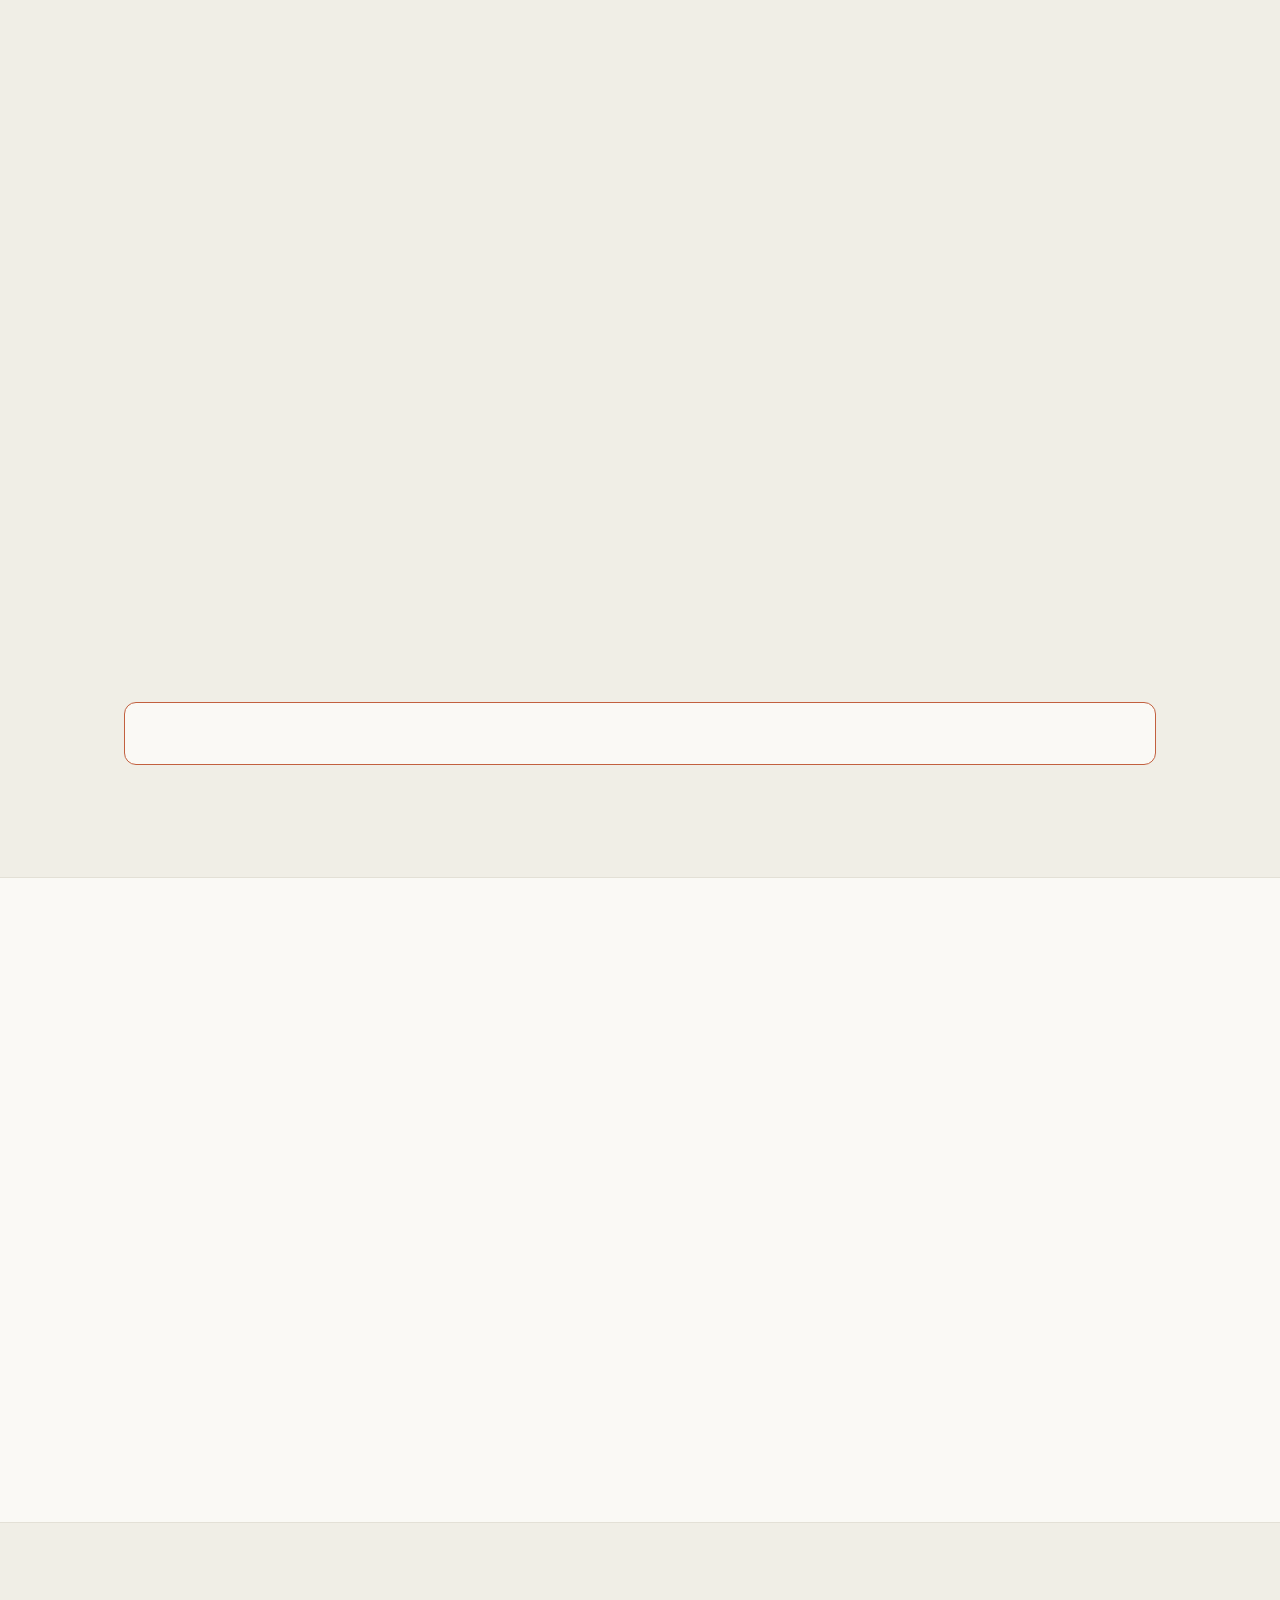
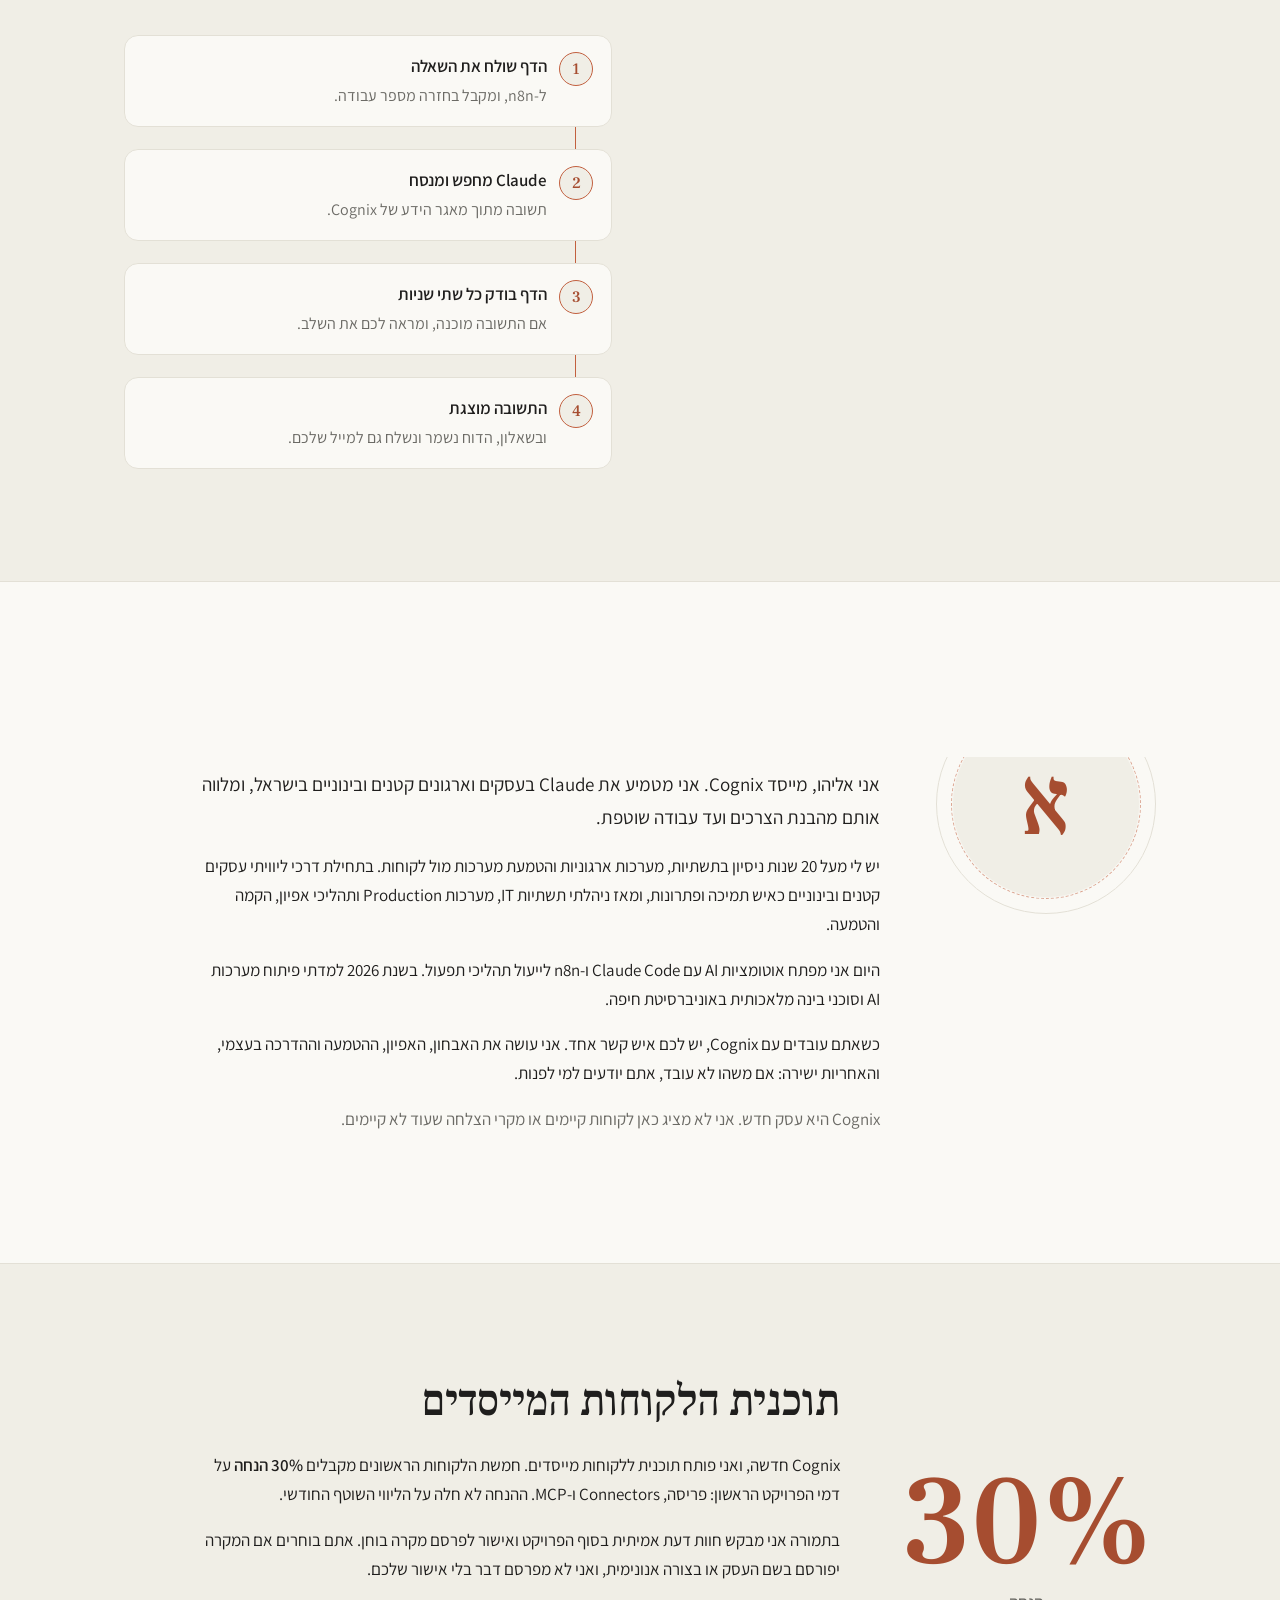
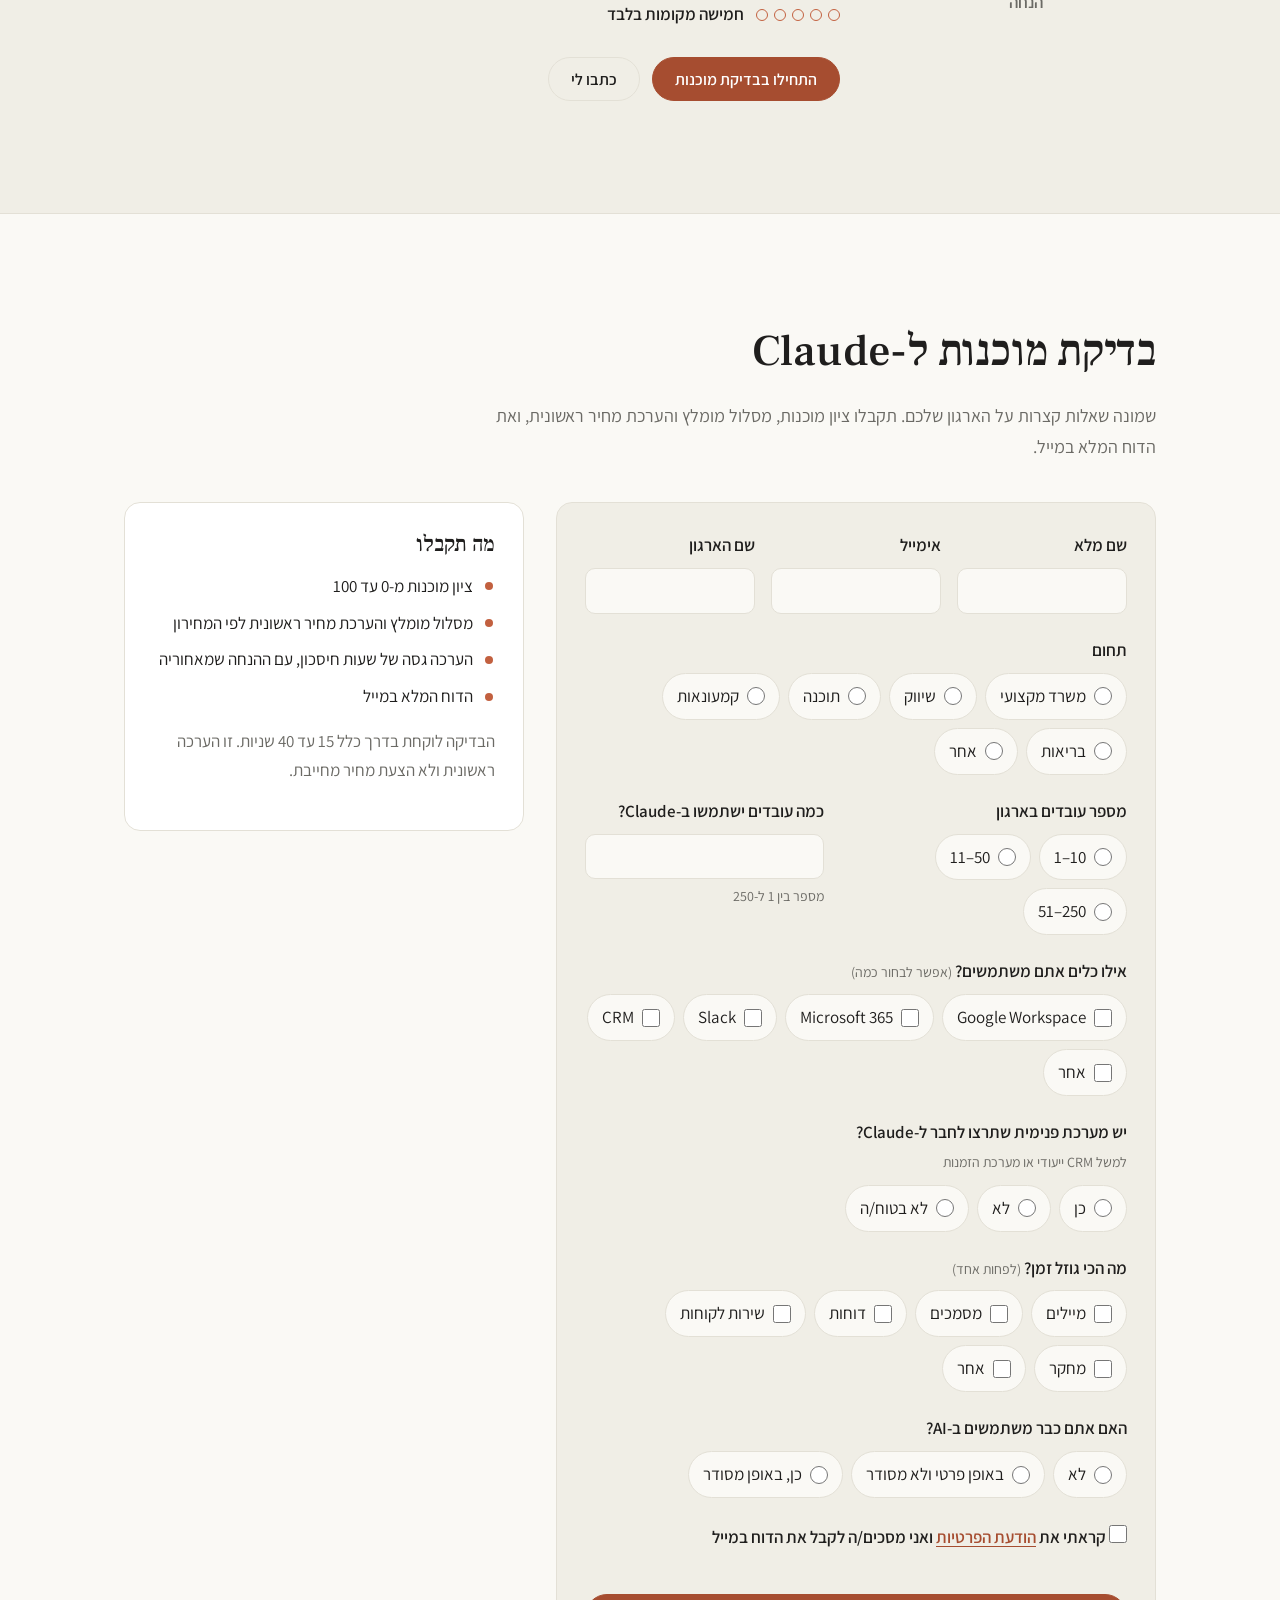
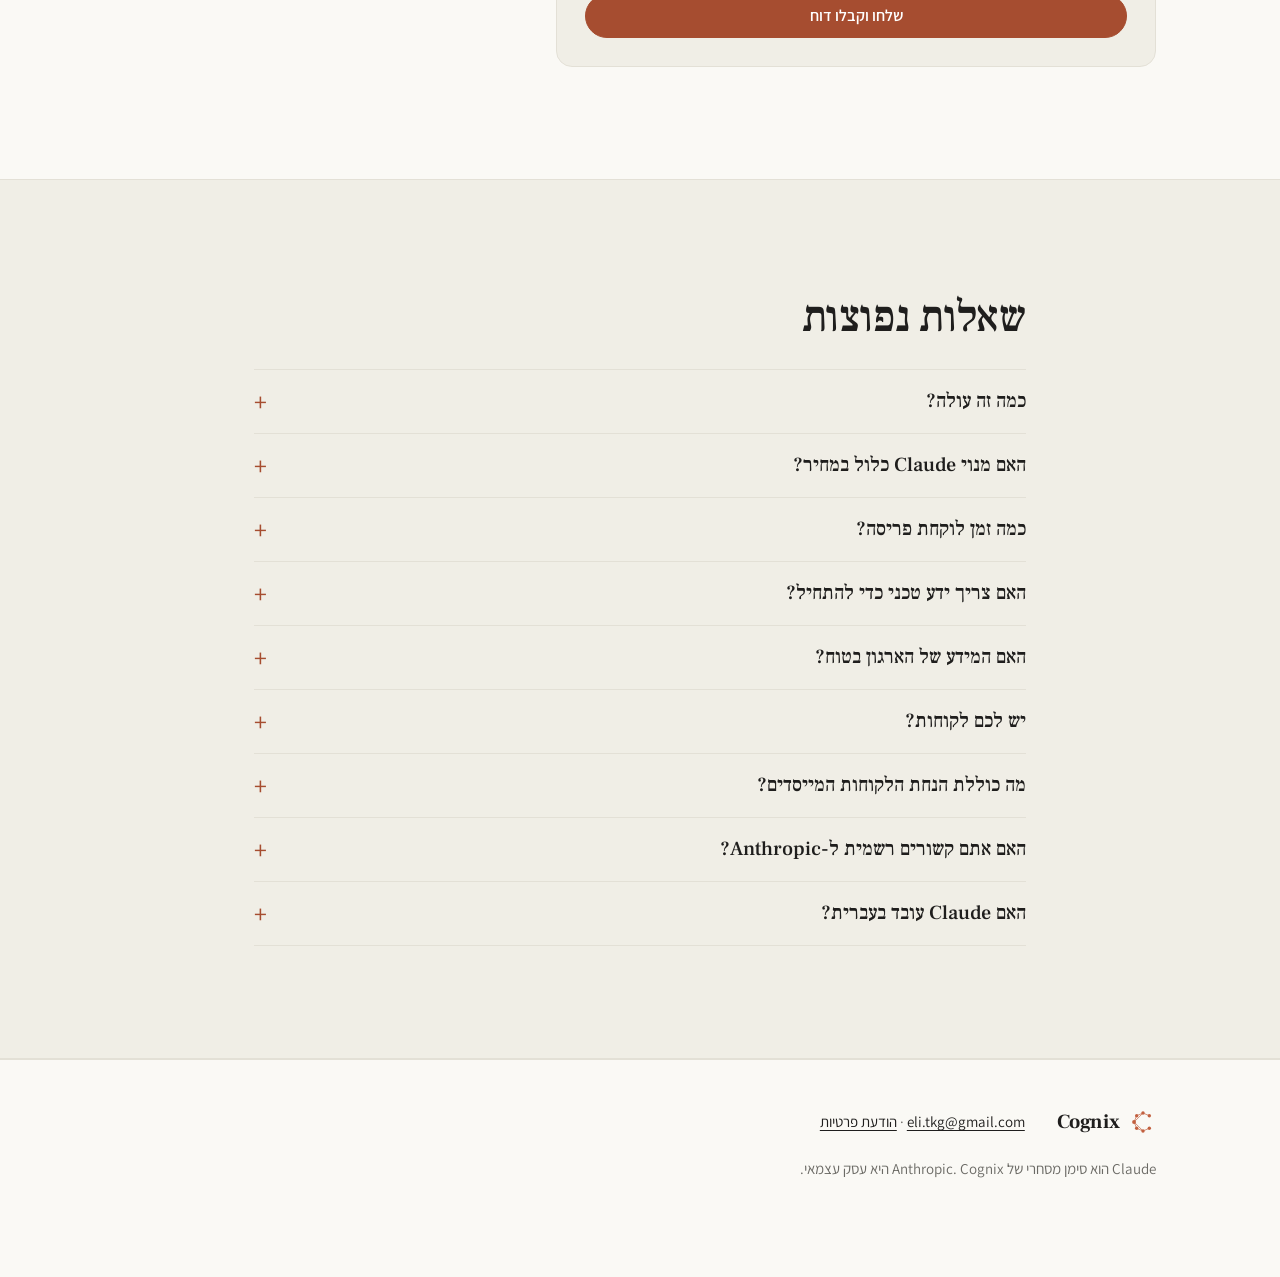
==== commit 1992dbd0: "Site: noindex, founding-client scope wording + FAQ, 429 busy message, link punctuation trim, privacy" ====
--- a/index.html
+++ b/index.html
@@ -6,6 +6,7 @@
   <title>Cognix | הטמעת Claude לעסקים קטנים ובינוניים</title>
   <meta name="description" content="אליהו, מייסד Cognix, מטמיע את Claude של Anthropic בעסקים וארגונים קטנים ובינוניים בישראל: פריסה, חיבור Connectors ו-MCP וליווי שוטף.">
   <meta name="color-scheme" content="light dark">
+  <meta name="robots" content="noindex">
   <meta name="theme-color" content="#FAF9F5" media="(prefers-color-scheme: light)">
   <meta name="theme-color" content="#1F1E1D" media="(prefers-color-scheme: dark)">
   <link rel="icon" href="assets/favicon.svg" type="image/svg+xml">
@@ -234,7 +235,7 @@
         <div class="founding-num" aria-hidden="true"><b>30%</b><span>הנחה</span></div>
         <div>
           <h2 id="foundingTitle">תוכנית הלקוחות המייסדים</h2>
-          <p>Cognix חדשה, ואני פותח תוכנית ללקוחות מייסדים. חמשת הלקוחות הראשונים מקבלים <b>30% הנחה</b> על השירותים.</p>
+          <p>Cognix חדשה, ואני פותח תוכנית ללקוחות מייסדים. חמשת הלקוחות הראשונים מקבלים <b>30% הנחה</b> על דמי הפרויקט הראשון: פריסה, Connectors ו-MCP. ההנחה לא חלה על הליווי השוטף החודשי.</p>
           <p>בתמורה אני מבקש חוות דעת אמיתית בסוף הפרויקט ואישור לפרסם מקרה בוחן. אתם בוחרים אם המקרה יפורסם בשם העסק או בצורה אנונימית, ואני לא מפרסם דבר בלי אישור שלכם.</p>
           <p class="spots"><span class="spot-dots" aria-hidden="true"><i></i><i></i><i></i><i></i><i></i></span>חמישה מקומות בלבד</p>
           <div class="hero-actions">
@@ -413,6 +414,10 @@
             <p>Cognix היא עסק חדש, ולכן אין עדיין לקוחות להציג. תוכנית הלקוחות המייסדים פתוחה, ובה אני בונה את מקרי הבוחן הראשונים.</p>
           </details>
           <details>
+            <summary>מה כוללת הנחת הלקוחות המייסדים?</summary>
+            <p>30% הנחה על הפרויקט הראשון (פריסה, Connectors ו-MCP, לא כולל ליווי שוטף) לחמשת הלקוחות הראשונים. בתמורה אני מבקש חוות דעת בסוף הפרויקט ואישור לפרסם מקרה בוחן, בשם העסק או בצורה אנונימית, לפי בחירתכם.</p>
+          </details>
+          <details>
             <summary>האם אתם קשורים רשמית ל-Anthropic?</summary>
             <p>לא. Cognix היא עסק עצמאי, ו-Claude הוא סימן מסחרי של Anthropic.</p>
           </details>
--- a/style.css
+++ b/style.css
@@ -349,7 +349,7 @@
 
 .composer { display: flex; align-items: flex-end; gap: 8px; margin: 0 12px; padding: 8px 8px 8px 8px; padding-inline-start: 16px; border: 1px solid var(--line); border-radius: 24px; background: var(--card); box-shadow: 0 2px 10px rgb(0 0 0 / .05); }
 .composer:focus-within { border-color: var(--accent); outline: 2px solid var(--accent-strong); outline-offset: 2px; }
-.composer textarea { flex: 1; min-height: 28px; max-height: 140px; resize: none; border: 0; background: transparent; color: var(--ink); font: 400 17px/1.5 var(--sans); padding: 8px 0; outline: none; }
+.composer textarea { flex: 1; min-height: 44px; max-height: 140px; resize: none; border: 0; background: transparent; color: var(--ink); font: 400 17px/1.5 var(--sans); padding: 8px 0; outline: none; }
 .composer textarea::placeholder { color: var(--muted); }
 .send { flex: none; width: var(--tap); height: var(--tap); border-radius: 50%; border: 0; background: var(--accent-strong); color: var(--on-accent); cursor: pointer; display: grid; place-items: center; }
 .send:disabled { opacity: .45; cursor: progress; }
